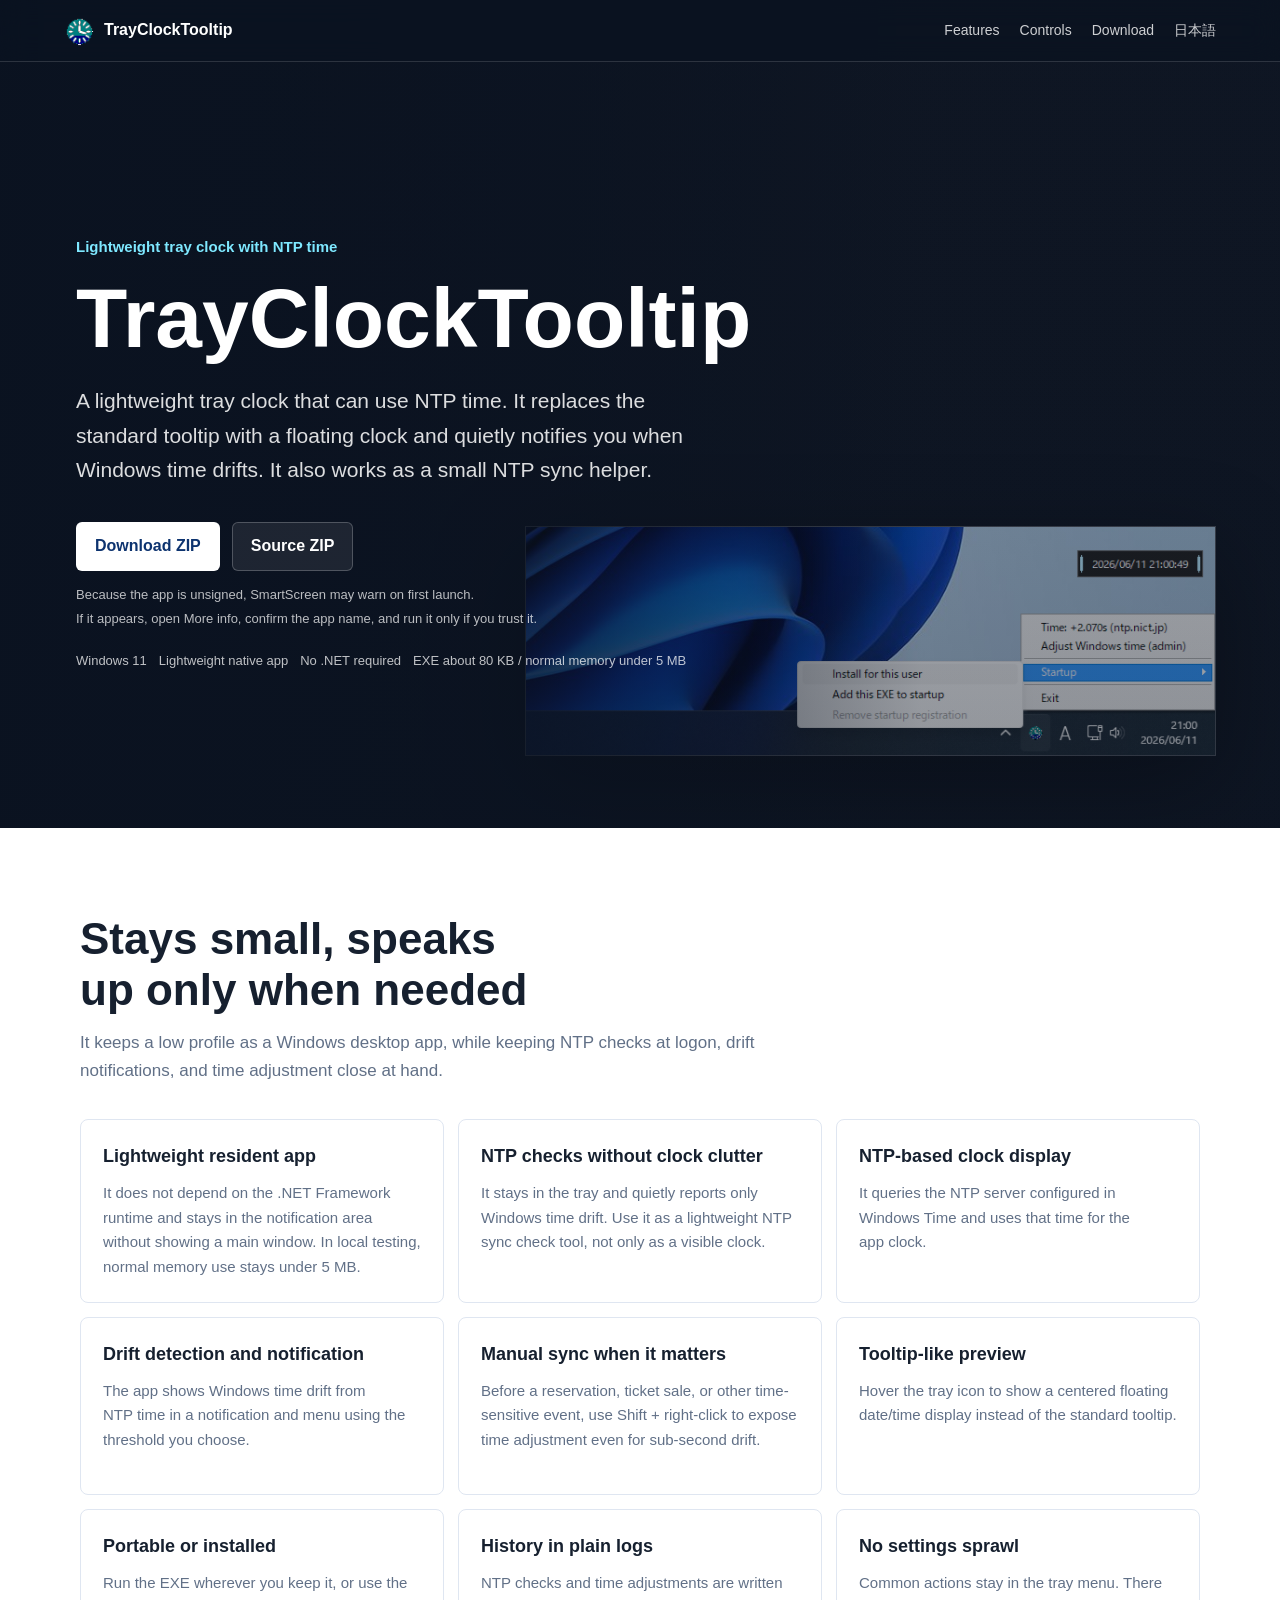
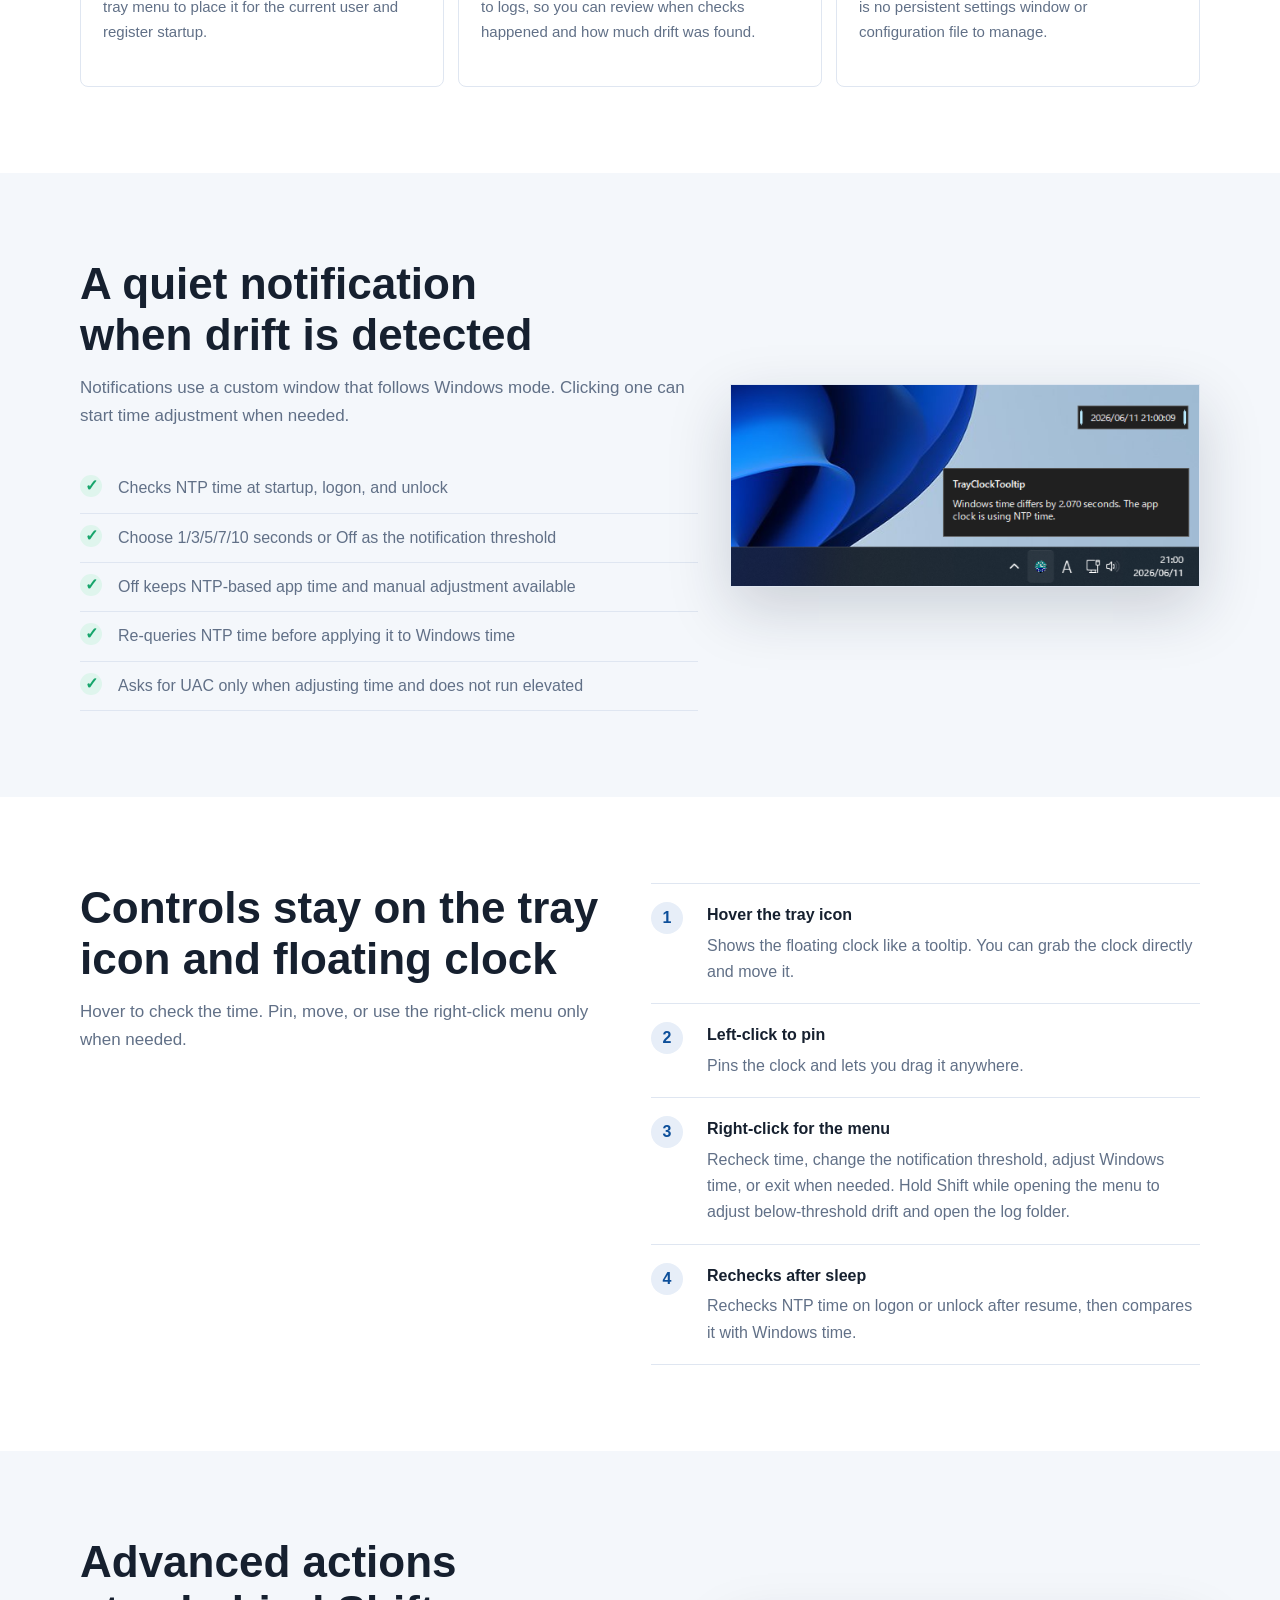
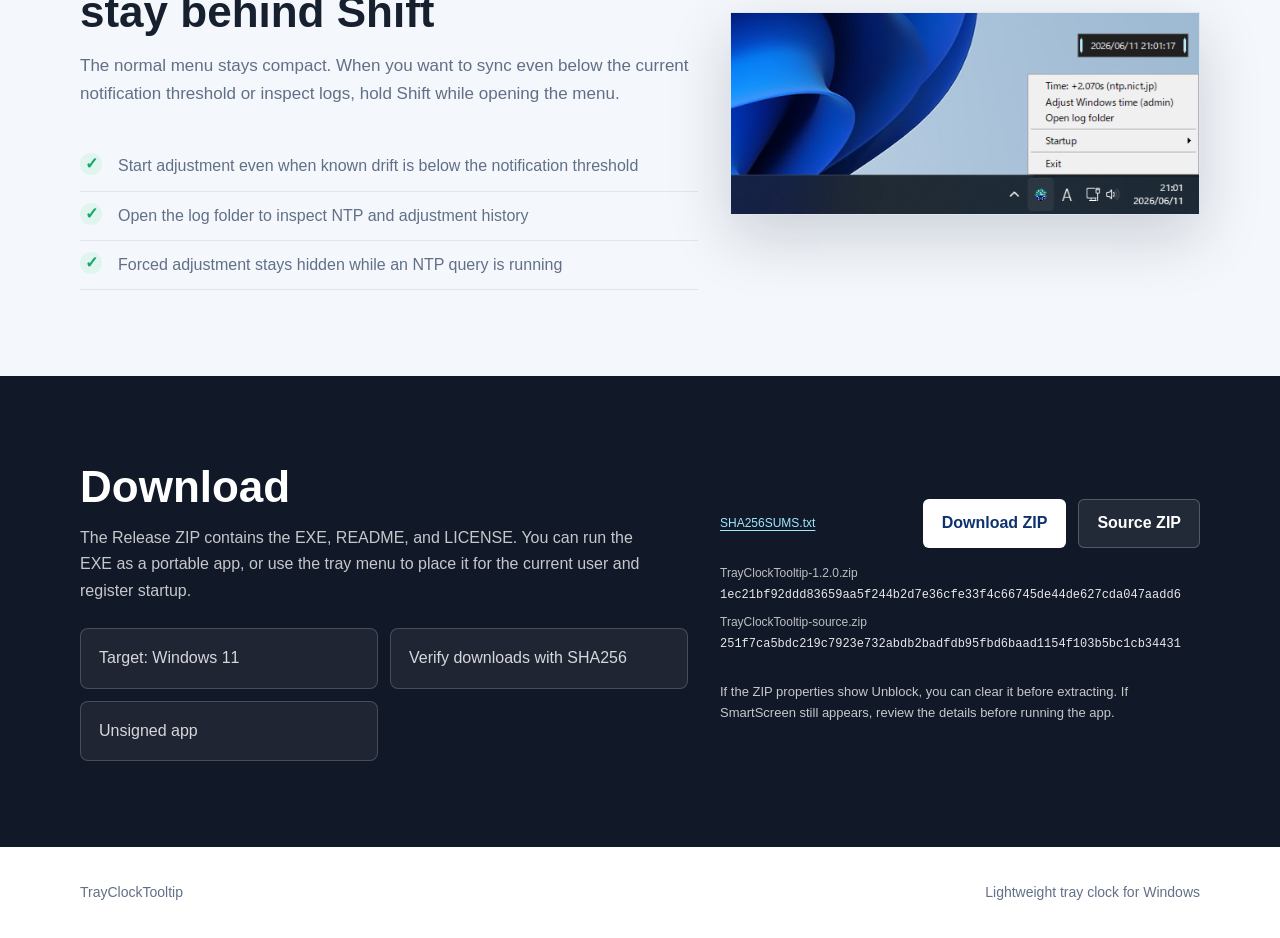
==== docs/index.en.html @ 1ccd8f13 "Prepare v1.2.0 release" ====
<!doctype html>
<html lang="en">
<head>
  <meta charset="utf-8">
  <meta name="viewport" content="width=device-width, initial-scale=1">
  <title>TrayClockTooltip - Lightweight NTP Tray Clock and Sync Helper for Windows</title>
  <meta name="description" content="TrayClockTooltip is a lightweight Windows app that can use NTP time. It stays as a tray clock, checks NTP time at logon and unlock, then reports drift from Windows time.">
  <link rel="icon" href="site-icon.ico">
  <link rel="canonical" href="https://tokei-ni-kasugai.github.io/TrayClockTooltip/index.en.html">
  <link rel="alternate" hreflang="ja" href="https://tokei-ni-kasugai.github.io/TrayClockTooltip/">
  <link rel="alternate" hreflang="en" href="https://tokei-ni-kasugai.github.io/TrayClockTooltip/index.en.html">
  <link rel="alternate" hreflang="x-default" href="https://tokei-ni-kasugai.github.io/TrayClockTooltip/">
  <link rel="stylesheet" href="style.css">
</head>
<body>
  <header class="topbar">
    <a class="brand" href="#top" aria-label="TrayClockTooltip">
      <img alt="" src="site-icon.ico">
      <span>TrayClockTooltip</span>
    </a>
    <nav class="nav" aria-label="Page links">
      <a href="#features">Features</a>
      <a href="#usage">Controls</a>
      <a href="#download">Download</a>
      <a href="index.html">日本語</a>
    </nav>
  </header>

  <main id="top">
    <section class="hero" aria-label="TrayClockTooltip">
      <img class="hero-screenshot" src="screenshot-sanitized.png" alt="TrayClockTooltip floating clock and tray menu">
      <div class="hero-copy">
        <p class="eyebrow">Lightweight tray clock with NTP time</p>
        <h1>TrayClockTooltip</h1>
        <p class="lead">A lightweight tray clock that can use <span class="nowrap">NTP time</span>. It replaces the standard tooltip with a floating clock and quietly notifies you when <span class="nowrap">Windows time</span> drifts. It also works as a small NTP sync helper.</p>
        <div class="hero-actions">
          <a class="button primary" href="https://github.com/Tokei-ni-Kasugai/TrayClockTooltip/releases/download/v1.2.0/TrayClockTooltip-1.2.0.zip">Download ZIP</a>
          <a class="button secondary" href="https://github.com/Tokei-ni-Kasugai/TrayClockTooltip/releases/download/v1.2.0/TrayClockTooltip-source.zip">Source ZIP</a>
        </div>
        <div class="download-note">
          <p>Because the app is unsigned, <span class="nowrap">SmartScreen</span> may warn on first launch.</p>
          <p>If it appears, open More info, confirm the app name, and run it only if you trust it.</p>
        </div>
        <div class="hero-meta">
          <span><span class="nowrap">Windows 11</span></span>
          <span>Lightweight native app</span>
          <span>No .NET required</span>
          <span>EXE about 80 KB / normal memory under 5 MB</span>
        </div>
      </div>
    </section>

    <section class="section white" id="features">
      <div class="inner">
        <div class="section-head">
          <h2>Stays small, speaks up only when needed</h2>
          <p>It keeps a low profile as a Windows desktop app, while keeping NTP checks at logon, drift notifications, and time adjustment close at hand.</p>
        </div>
        <div class="features">
          <div class="feature">
            <strong>Lightweight resident app</strong>
            <p>It does not depend on the <span class="nowrap">.NET Framework</span> runtime and stays in the notification area without showing a main window. In local testing, normal memory use stays under 5 MB.</p>
          </div>
          <div class="feature">
            <strong>NTP checks without clock clutter</strong>
            <p>It stays in the tray and quietly reports only Windows time drift. Use it as a lightweight NTP sync check tool, not only as a visible clock.</p>
          </div>
          <div class="feature">
            <strong>NTP-based clock display</strong>
            <p>It queries the <span class="nowrap">NTP server</span> configured in <span class="nowrap">Windows Time</span> and uses that time for the app clock.</p>
          </div>
          <div class="feature">
            <strong>Drift detection and notification</strong>
            <p>The app shows <span class="nowrap">Windows time</span> drift from <span class="nowrap">NTP time</span> in a notification and menu using the threshold you choose.</p>
          </div>
          <div class="feature">
            <strong>Manual sync when it matters</strong>
            <p>Before a reservation, ticket sale, or other time-sensitive event, use <span class="nowrap">Shift + right-click</span> to expose time adjustment even for sub-second drift.</p>
          </div>
          <div class="feature">
            <strong>Tooltip-like preview</strong>
            <p>Hover the tray icon to show a centered floating date/time display instead of the standard tooltip.</p>
          </div>
          <div class="feature">
            <strong>Portable or installed</strong>
            <p>Run the <span class="nowrap">EXE</span> wherever you keep it, or use the tray menu to place it for the current user and register startup.</p>
          </div>
          <div class="feature">
            <strong>History in plain logs</strong>
            <p>NTP checks and time adjustments are written to logs, so you can review when checks happened and how much drift was found.</p>
          </div>
          <div class="feature">
            <strong>No settings sprawl</strong>
            <p>Common actions stay in the tray menu. There is no persistent settings window or configuration file to manage.</p>
          </div>
        </div>
      </div>
    </section>

    <section class="section">
      <div class="inner showcase">
        <div>
          <div class="section-head">
            <h2>A quiet notification when drift is detected</h2>
          <p>Notifications use a custom window that follows <span class="nowrap">Windows mode</span>. Clicking one can start time adjustment when needed.</p>
          </div>
          <ul class="checks">
            <li><span>✓</span><div>Checks NTP time at startup, logon, and unlock</div></li>
            <li><span>✓</span><div>Choose 1/3/5/7/10 seconds or Off as the notification threshold</div></li>
            <li><span>✓</span><div>Off keeps NTP-based app time and manual adjustment available</div></li>
            <li><span>✓</span><div>Re-queries NTP time before applying it to Windows time</div></li>
            <li><span>✓</span><div>Asks for UAC only when adjusting time and does not run elevated</div></li>
          </ul>
        </div>
        <img class="showcase-image" src="screenshot-notification-sanitized.png" alt="Notification showing drift from NTP time">
      </div>
    </section>

    <section class="section white" id="usage">
      <div class="inner steps">
        <div class="section-head">
          <h2>Controls stay on the tray icon and floating clock</h2>
          <p>Hover to check the time. Pin, move, or use the right-click menu only when needed.</p>
        </div>
        <ol class="step-list">
          <li>
            <span>1</span>
            <div><strong>Hover the tray icon</strong><p>Shows the floating clock like a tooltip. You can grab the clock directly and move it.</p></div>
          </li>
          <li>
            <span>2</span>
            <div><strong>Left-click to pin</strong><p>Pins the clock and lets you drag it anywhere.</p></div>
          </li>
          <li>
            <span>3</span>
            <div><strong>Right-click for the menu</strong><p>Recheck time, change the notification threshold, adjust Windows time, or exit when needed. Hold Shift while opening the menu to adjust below-threshold drift and open the log folder.</p></div>
          </li>
          <li>
            <span>4</span>
            <div><strong>Rechecks after sleep</strong><p>Rechecks NTP time on logon or unlock after resume, then compares it with Windows time.</p></div>
          </li>
        </ol>
      </div>
    </section>

    <section class="section">
      <div class="inner showcase">
        <div>
          <div class="section-head">
            <h2>Advanced actions stay behind Shift</h2>
            <p>The normal menu stays compact. When you want to sync even below the current notification threshold or inspect logs, hold Shift while opening the menu.</p>
          </div>
          <ul class="checks">
            <li><span>✓</span><div>Start adjustment even when known drift is below the notification threshold</div></li>
            <li><span>✓</span><div>Open the log folder to inspect NTP and adjustment history</div></li>
            <li><span>✓</span><div>Forced adjustment stays hidden while an NTP query is running</div></li>
          </ul>
        </div>
        <img class="showcase-image" src="screenshot-advanced-sanitized.png" alt="Shift menu showing Open log folder">
      </div>
    </section>

    <section class="section download-band" id="download">
      <div class="inner download">
        <div>
          <h2>Download</h2>
          <p>The <span class="nowrap">Release ZIP</span> contains the <span class="nowrap">EXE</span>, <span class="nowrap">README</span>, and <span class="nowrap">LICENSE</span>. You can run the EXE as a portable app, or use the tray menu to place it for the current user and register startup.</p>
          <div class="specs">
            <div class="spec">Target: <span class="nowrap">Windows 11</span></div>
            <div class="spec">Verify downloads with <span class="nowrap">SHA256</span></div>
            <div class="spec">Unsigned app</div>
          </div>
        </div>
        <div class="download-side">
          <div class="download-topline">
            <a href="https://github.com/Tokei-ni-Kasugai/TrayClockTooltip/releases/download/v1.2.0/SHA256SUMS.txt">SHA256SUMS.txt</a>
            <div class="download-actions">
              <a class="button primary" href="https://github.com/Tokei-ni-Kasugai/TrayClockTooltip/releases/download/v1.2.0/TrayClockTooltip-1.2.0.zip">Download ZIP</a>
              <a class="button secondary" href="https://github.com/Tokei-ni-Kasugai/TrayClockTooltip/releases/download/v1.2.0/TrayClockTooltip-source.zip">Source ZIP</a>
            </div>
          </div>
          <div class="hashes" aria-label="SHA256">
            <div>TrayClockTooltip-1.2.0.zip<code>1ec21bf92ddd83659aa5f244b2d7e36cfe33f4c66745de44de627cda047aadd6</code></div>
            <div>TrayClockTooltip-source.zip<code>251f7ca5bdc219c7923e732abdb2badfdb95fbd6baad1154f103b5bc1cb34431</code></div>
          </div>
          <div class="unblock-preview">
            <p>If the ZIP properties show <span class="nowrap">Unblock</span>, you can clear it before extracting. If <span class="nowrap">SmartScreen</span> still appears, review the details before running the app.</p>
          </div>
        </div>
      </div>
    </section>
  </main>

  <footer>
    <div class="inner">
      <span>TrayClockTooltip</span>
      <span>Lightweight tray clock for Windows</span>
    </div>
  </footer>
</body>
</html>
---- docs/style.css ----
:root {
  --ink: #16202f;
  --muted: #617087;
  --paper: #f4f7fb;
  --panel: #fff;
  --line: #dfe6f1;
  --blue: #0d4f9a;
  --cyan: #7ee8ff;
  --dark: #111827;
  --green: #16a56b;
}

* {
  box-sizing: border-box;
}

body {
  margin: 0;
  color: var(--ink);
  background: var(--paper);
  font-family: "Segoe UI", "Yu Gothic UI", Meiryo, sans-serif;
  line-height: 1.65;
  line-break: strict;
  word-break: normal;
}

a {
  color: inherit;
  text-decoration: none;
}

.topbar {
  position: fixed;
  z-index: 10;
  inset: 0 0 auto;
  height: 62px;
  display: flex;
  align-items: center;
  justify-content: space-between;
  padding: 0 clamp(20px, 5vw, 70px);
  color: #fff;
  background: rgba(10, 18, 32, .72);
  backdrop-filter: blur(14px);
  border-bottom: 1px solid rgba(255, 255, 255, .14);
}

.brand {
  display: inline-flex;
  align-items: center;
  gap: 10px;
  font-weight: 800;
}

.brand img {
  width: 30px;
  height: 30px;
}

.nav {
  display: flex;
  gap: 20px;
  font-size: 14px;
  color: rgba(255, 255, 255, .8);
}

.nav a:hover {
  color: #fff;
}

.hero {
  min-height: 92vh;
  position: relative;
  display: flex;
  align-items: center;
  overflow: hidden;
  padding: 112px clamp(20px, 6vw, 76px) 96px;
  color: #fff;
  background: #101724;
}

.hero::before {
  content: "";
  position: absolute;
  inset: 0;
  background:
    linear-gradient(90deg, rgba(10, 18, 32, .92), rgba(10, 18, 32, .66) 42%, rgba(10, 18, 32, .06) 72%),
    linear-gradient(180deg, rgba(10, 18, 32, .16), rgba(10, 18, 32, .42));
  z-index: 1;
}

.hero-screenshot {
  position: absolute;
  right: clamp(18px, 5vw, 72px);
  bottom: 72px;
  width: min(54vw, 860px);
  min-width: 560px;
  border: 1px solid rgba(255, 255, 255, .26);
  box-shadow: 0 28px 90px rgba(0, 0, 0, .42);
}

.hero-copy {
  position: relative;
  z-index: 2;
  max-width: 710px;
  padding-top: 7vh;
}

.eyebrow {
  margin: 0 0 16px;
  color: var(--cyan);
  font-size: 15px;
  font-weight: 800;
}

h1 {
  margin: 0;
  max-width: 760px;
  font-size: clamp(42px, 7vw, 84px);
  line-height: 1;
  letter-spacing: 0;
  text-wrap: balance;
}

.lead {
  max-width: 640px;
  margin: 24px 0 0;
  color: rgba(255, 255, 255, .86);
  font-size: clamp(17px, 2.2vw, 21px);
  text-wrap: pretty;
}

.hero-actions {
  display: flex;
  flex-wrap: wrap;
  gap: 12px;
  margin-top: 34px;
}

.download-note {
  max-width: 620px;
  margin: 14px 0 0;
  color: rgba(255, 255, 255, .72);
  font-size: 13px;
  line-height: 1.6;
}

.download-note p {
  margin: 0 0 4px;
}

.button {
  display: inline-flex;
  align-items: center;
  justify-content: center;
  min-height: 44px;
  padding: 10px 18px;
  border: 1px solid rgba(255, 255, 255, .22);
  border-radius: 6px;
  font-weight: 800;
}

.button.primary {
  background: #fff;
  color: #0d336f;
}

.button.secondary {
  color: #fff;
  background: rgba(255, 255, 255, .08);
}

.hero-meta {
  display: flex;
  flex-wrap: wrap;
  gap: 12px;
  margin-top: 20px;
  color: rgba(255, 255, 255, .74);
  font-size: 13px;
}

.section {
  padding: 86px clamp(20px, 6vw, 76px);
  background: var(--paper);
}

.section.white {
  background: #fff;
}

.inner {
  max-width: 1120px;
  margin: 0 auto;
}

.section-head {
  max-width: 720px;
  margin-bottom: 34px;
}

h2 {
  margin: 0;
  font-size: clamp(28px, 4vw, 44px);
  line-height: 1.15;
  letter-spacing: 0;
  text-wrap: balance;
}

.section-head p {
  margin: 14px 0 0;
  color: var(--muted);
  font-size: 17px;
  text-wrap: pretty;
}

.features {
  display: grid;
  grid-template-columns: repeat(3, minmax(0, 1fr));
  gap: 14px;
}

.feature {
  min-height: 178px;
  padding: 22px;
  border: 1px solid var(--line);
  border-radius: 8px;
  background: var(--panel);
}

.feature strong {
  display: block;
  margin-bottom: 9px;
  font-size: 18px;
}

.feature p {
  margin: 0;
  color: var(--muted);
  font-size: 15px;
  text-wrap: pretty;
}

.showcase {
  display: grid;
  grid-template-columns: minmax(0, 1fr) minmax(320px, 470px);
  gap: 32px;
  align-items: center;
}

.showcase-image {
  width: 100%;
  display: block;
  border: 1px solid var(--line);
  box-shadow: 0 22px 58px rgba(20, 35, 55, .18);
}

.checks {
  margin: 22px 0 0;
  padding: 0;
  list-style: none;
}

.checks li {
  display: grid;
  grid-template-columns: 28px 1fr;
  gap: 10px;
  padding: 11px 0;
  color: var(--muted);
  border-bottom: 1px solid var(--line);
  text-wrap: pretty;
}

.checks span {
  width: 22px;
  height: 22px;
  display: grid;
  place-items: center;
  border-radius: 50%;
  background: #dff5ed;
  color: var(--green);
  font-weight: 900;
  line-height: 1;
}

.steps {
  display: grid;
  grid-template-columns: 1fr 1fr;
  gap: 22px;
  align-items: start;
}

.step-list {
  margin: 0;
  padding: 0;
  list-style: none;
  border-top: 1px solid var(--line);
}

.step-list li {
  display: grid;
  grid-template-columns: 42px 1fr;
  gap: 14px;
  padding: 18px 0;
  border-bottom: 1px solid var(--line);
}

.step-list span {
  width: 32px;
  height: 32px;
  display: grid;
  place-items: center;
  border-radius: 50%;
  background: #e7eef8;
  color: var(--blue);
  font-weight: 800;
}

.step-list p {
  margin: 4px 0 0;
  color: var(--muted);
  text-wrap: pretty;
}

.download-band {
  background: var(--dark);
  color: #fff;
}

.download {
  display: grid;
  grid-template-columns: minmax(0, 1fr) minmax(360px, 480px);
  gap: 32px;
  align-items: center;
}

.download p {
  margin: 12px 0 0;
  color: rgba(255, 255, 255, .76);
  text-wrap: pretty;
}

.download-actions {
  display: flex;
  flex-wrap: wrap;
  justify-content: flex-end;
  gap: 12px;
}

.download-side {
  display: grid;
  gap: 16px;
}

.download-topline {
  display: flex;
  align-items: center;
  justify-content: space-between;
  gap: 16px;
}

.download-topline > a {
  color: #9ee8ff;
  font-size: 12px;
  text-decoration: underline;
  text-underline-offset: 3px;
}

.hashes {
  width: min(100%, 520px);
  display: grid;
  gap: 8px;
  color: rgba(255, 255, 255, .72);
  font-size: 12px;
}

.hashes code {
  display: block;
  margin-top: 2px;
  overflow-wrap: anywhere;
  color: rgba(255, 255, 255, .9);
  font-family: Consolas, "Courier New", monospace;
}

.nowrap {
  white-space: nowrap;
}

.specs {
  display: grid;
  grid-template-columns: repeat(2, minmax(0, 1fr));
  gap: 12px;
  margin-top: 24px;
}

.spec {
  padding: 16px 18px;
  border: 1px solid rgba(255, 255, 255, .18);
  border-radius: 8px;
  color: rgba(255, 255, 255, .82);
  background: rgba(255, 255, 255, .06);
}

.unblock-preview {
  max-width: 480px;
}

.unblock-preview p {
  margin: 10px 0 0;
  color: rgba(255, 255, 255, .76);
  font-size: 13px;
}

footer {
  padding: 34px clamp(20px, 6vw, 76px);
  color: var(--muted);
  background: #fff;
  font-size: 14px;
}

footer .inner {
  display: flex;
  flex-wrap: wrap;
  gap: 10px 20px;
  justify-content: space-between;
}

@media (max-width: 900px) {
  .hero {
    min-height: auto;
    padding-top: 96px;
  }

  .hero-screenshot {
    position: relative;
    right: auto;
    bottom: auto;
    width: 100%;
    min-width: 0;
    margin-top: 42px;
  }

  .hero::before {
    background:
      linear-gradient(180deg, rgba(10, 18, 32, .72), rgba(10, 18, 32, .54)),
      linear-gradient(90deg, rgba(10, 18, 32, .16), rgba(10, 18, 32, .16));
  }

  .hero {
    display: block;
  }

  .features,
  .steps,
  .showcase,
  .download,
  .specs {
    grid-template-columns: 1fr;
  }

  .download-side {
    width: 100%;
  }

  .download-topline {
    align-items: flex-start;
    flex-direction: column-reverse;
  }

  .download-actions {
    justify-content: flex-start;
  }

  .hashes {
    width: 100%;
  }
}

@media (max-width: 720px) {
  .nav {
    display: none;
  }

  .feature {
    min-height: 0;
  }
}
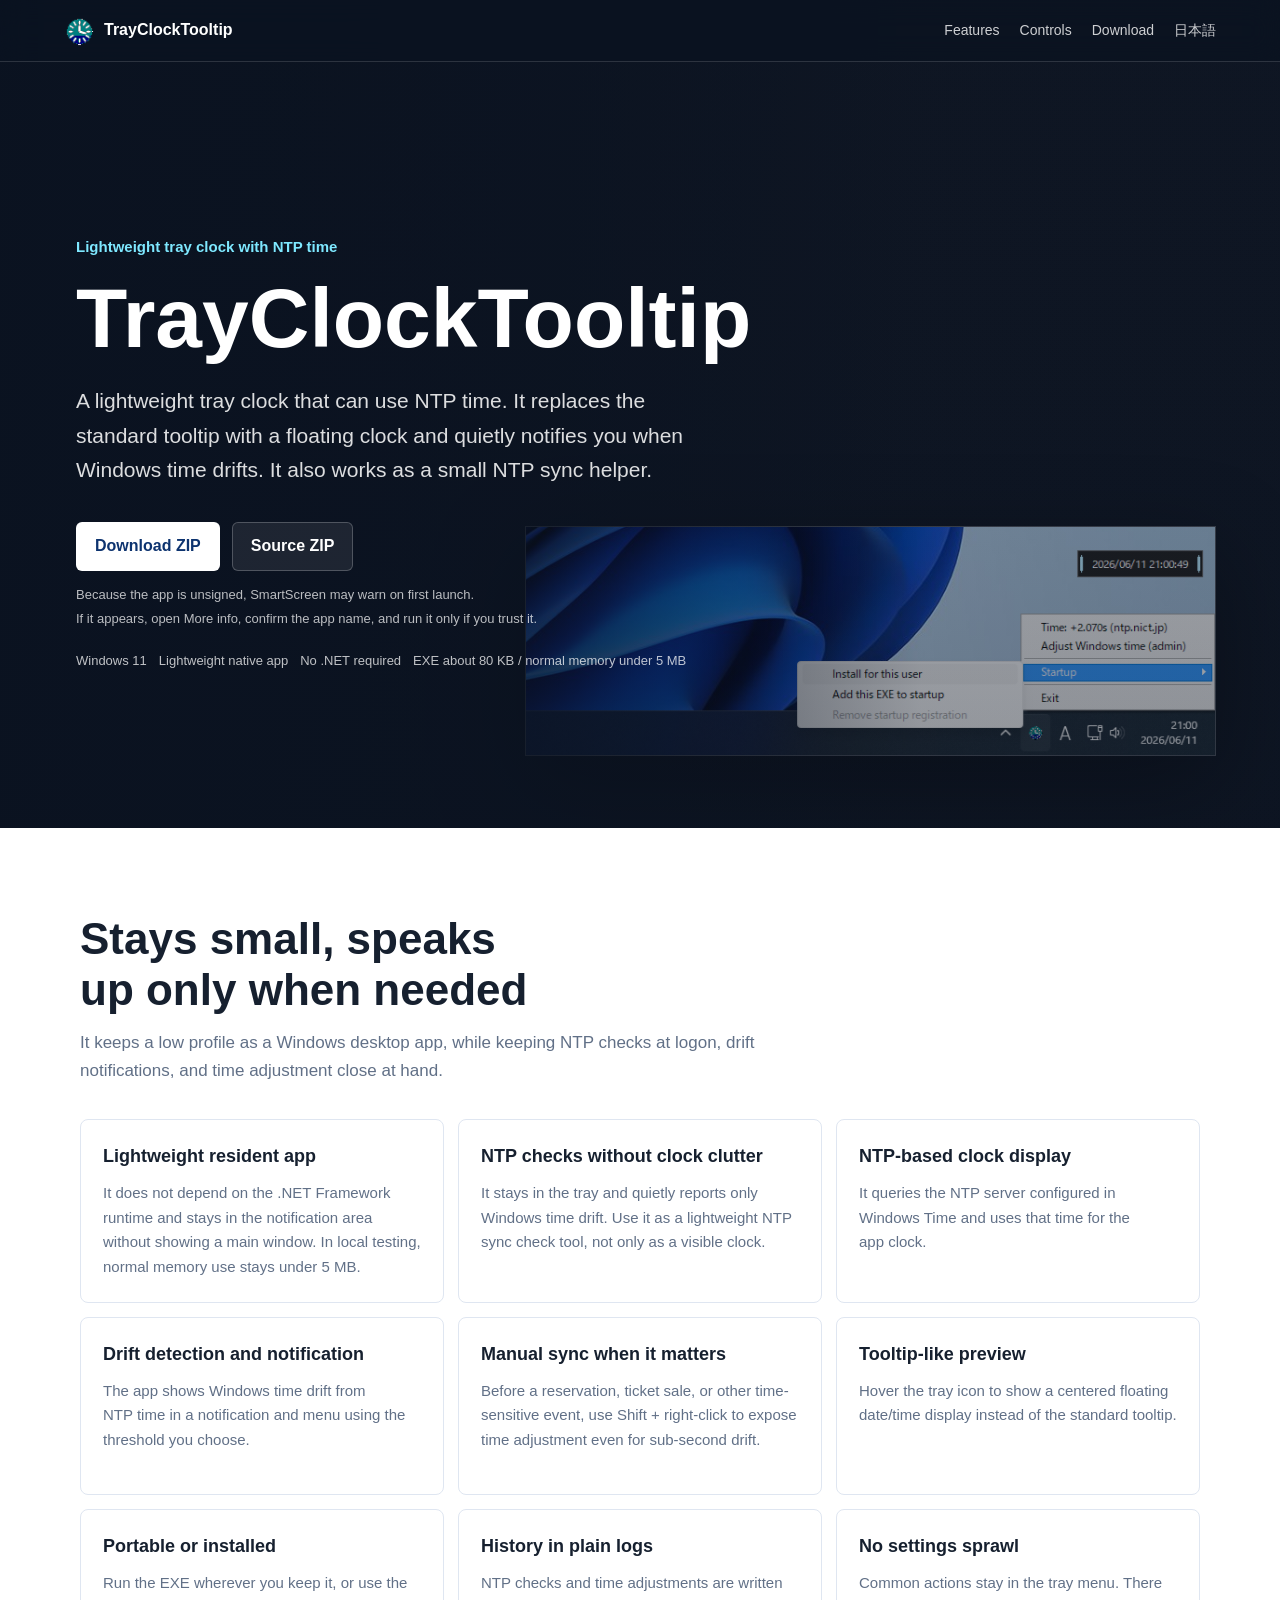
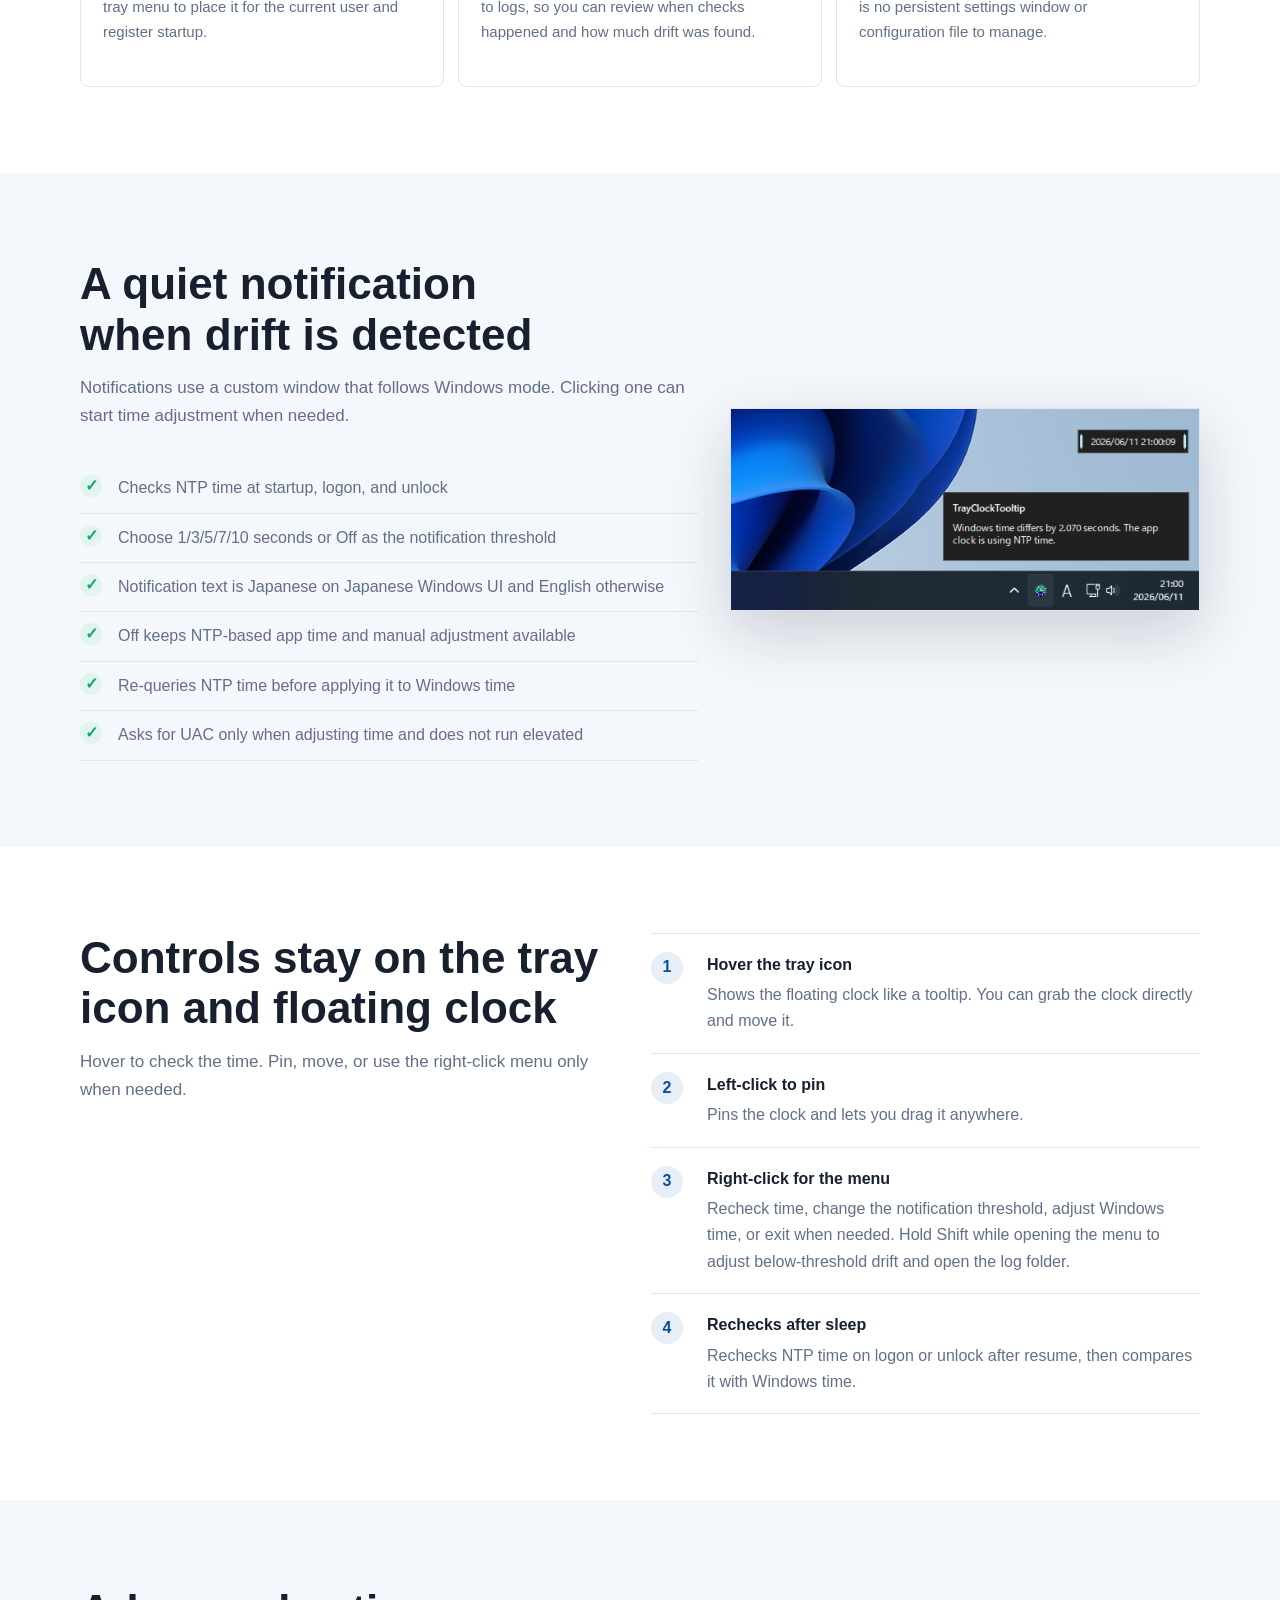
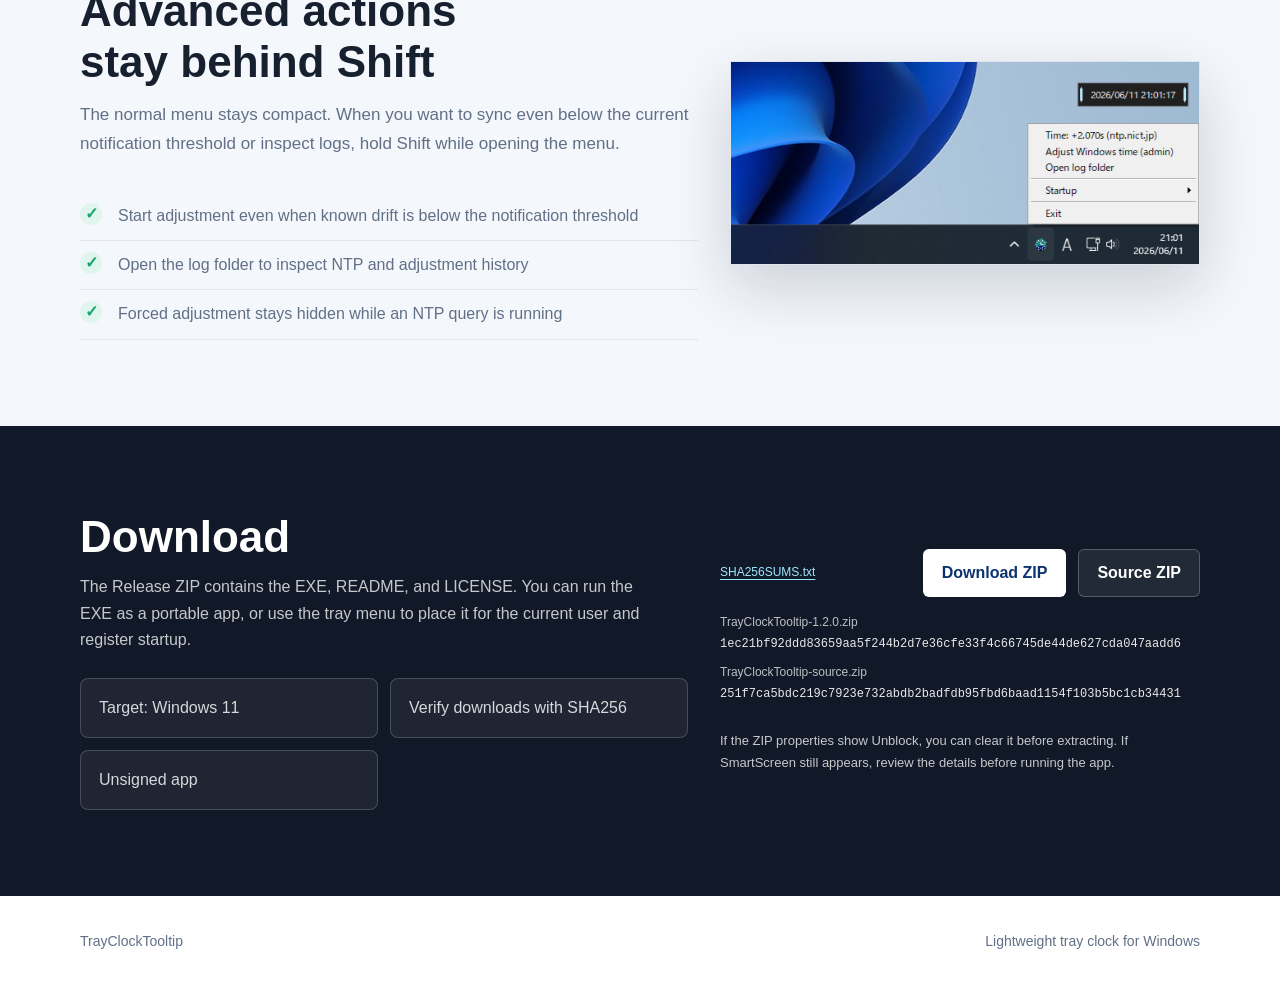
==== commit 0414bd68: "Localize notification text for Japanese UI" ====
--- a/docs/index.en.html
+++ b/docs/index.en.html
@@ -107,6 +107,7 @@
           <ul class="checks">
             <li><span>✓</span><div>Checks NTP time at startup, logon, and unlock</div></li>
             <li><span>✓</span><div>Choose 1/3/5/7/10 seconds or Off as the notification threshold</div></li>
+            <li><span>✓</span><div>Notification text is Japanese on Japanese Windows UI and English otherwise</div></li>
             <li><span>✓</span><div>Off keeps NTP-based app time and manual adjustment available</div></li>
             <li><span>✓</span><div>Re-queries NTP time before applying it to Windows time</div></li>
             <li><span>✓</span><div>Asks for UAC only when adjusting time and does not run elevated</div></li>
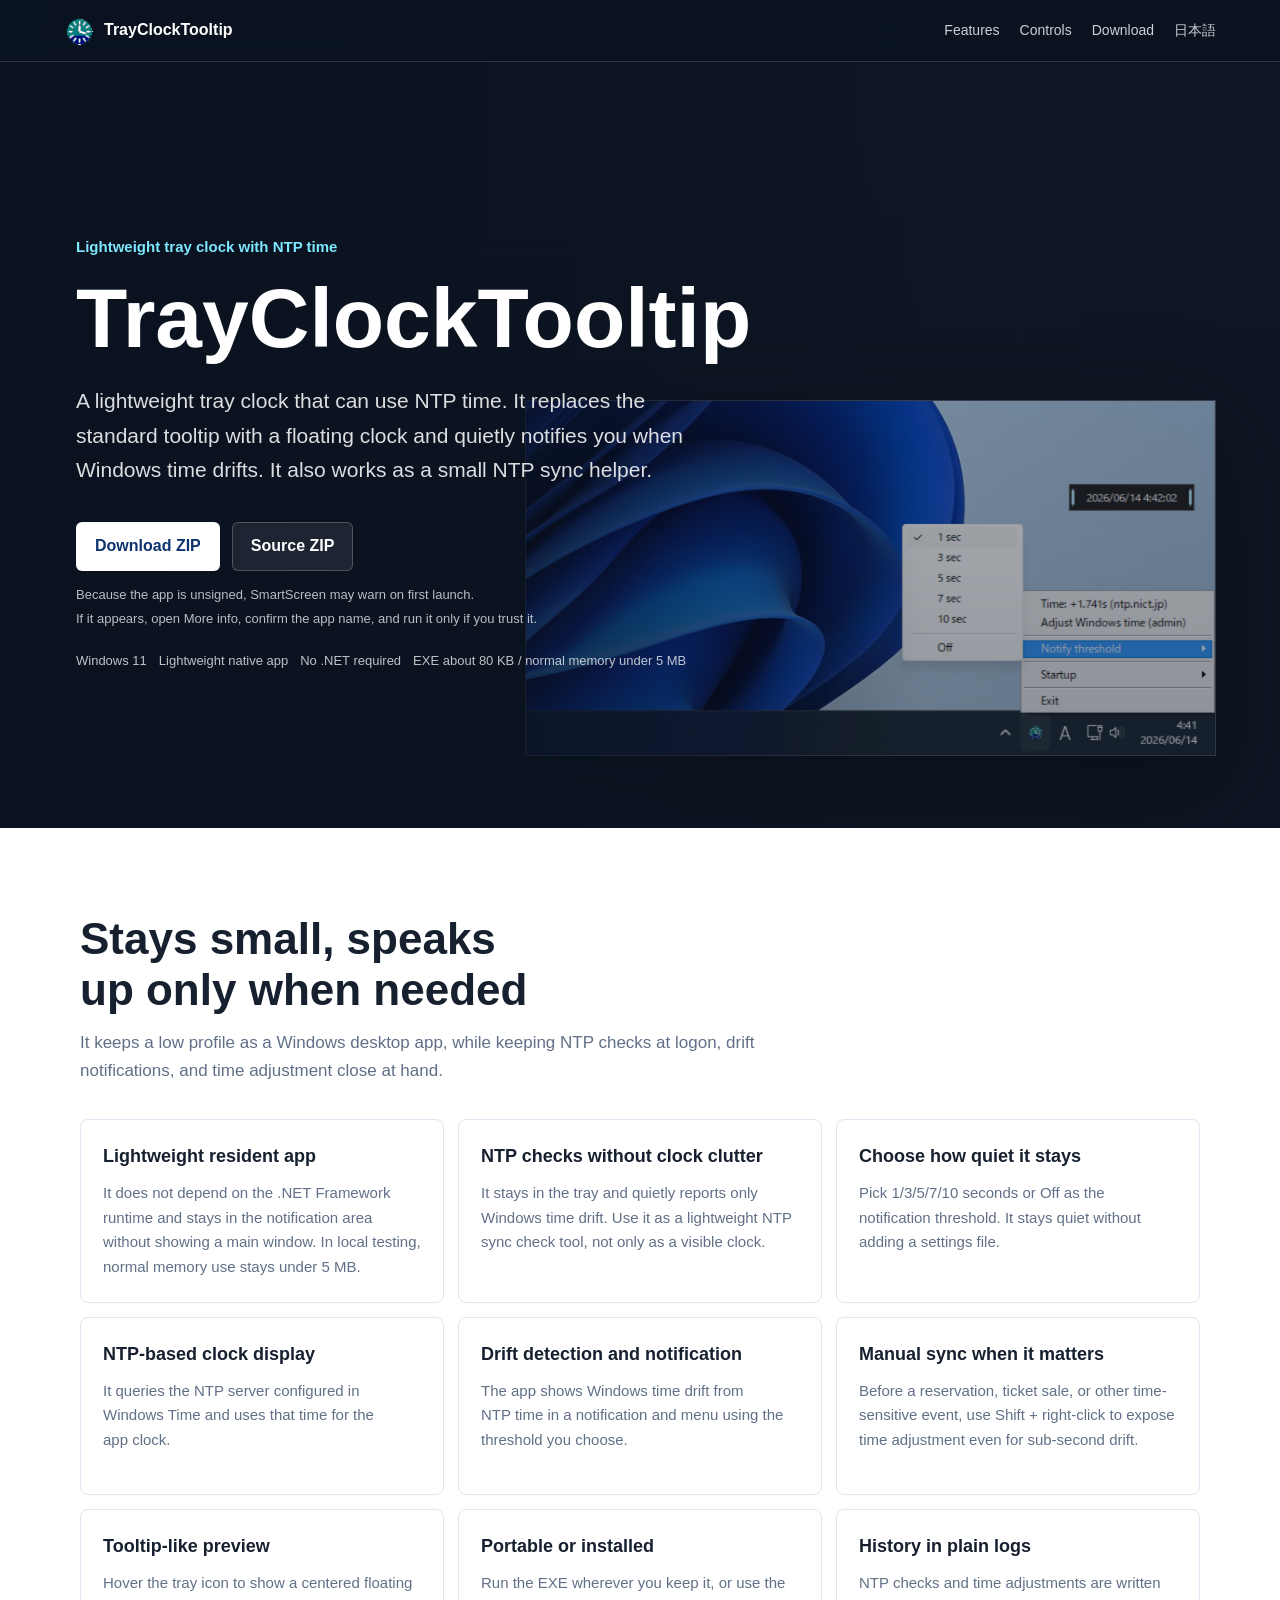
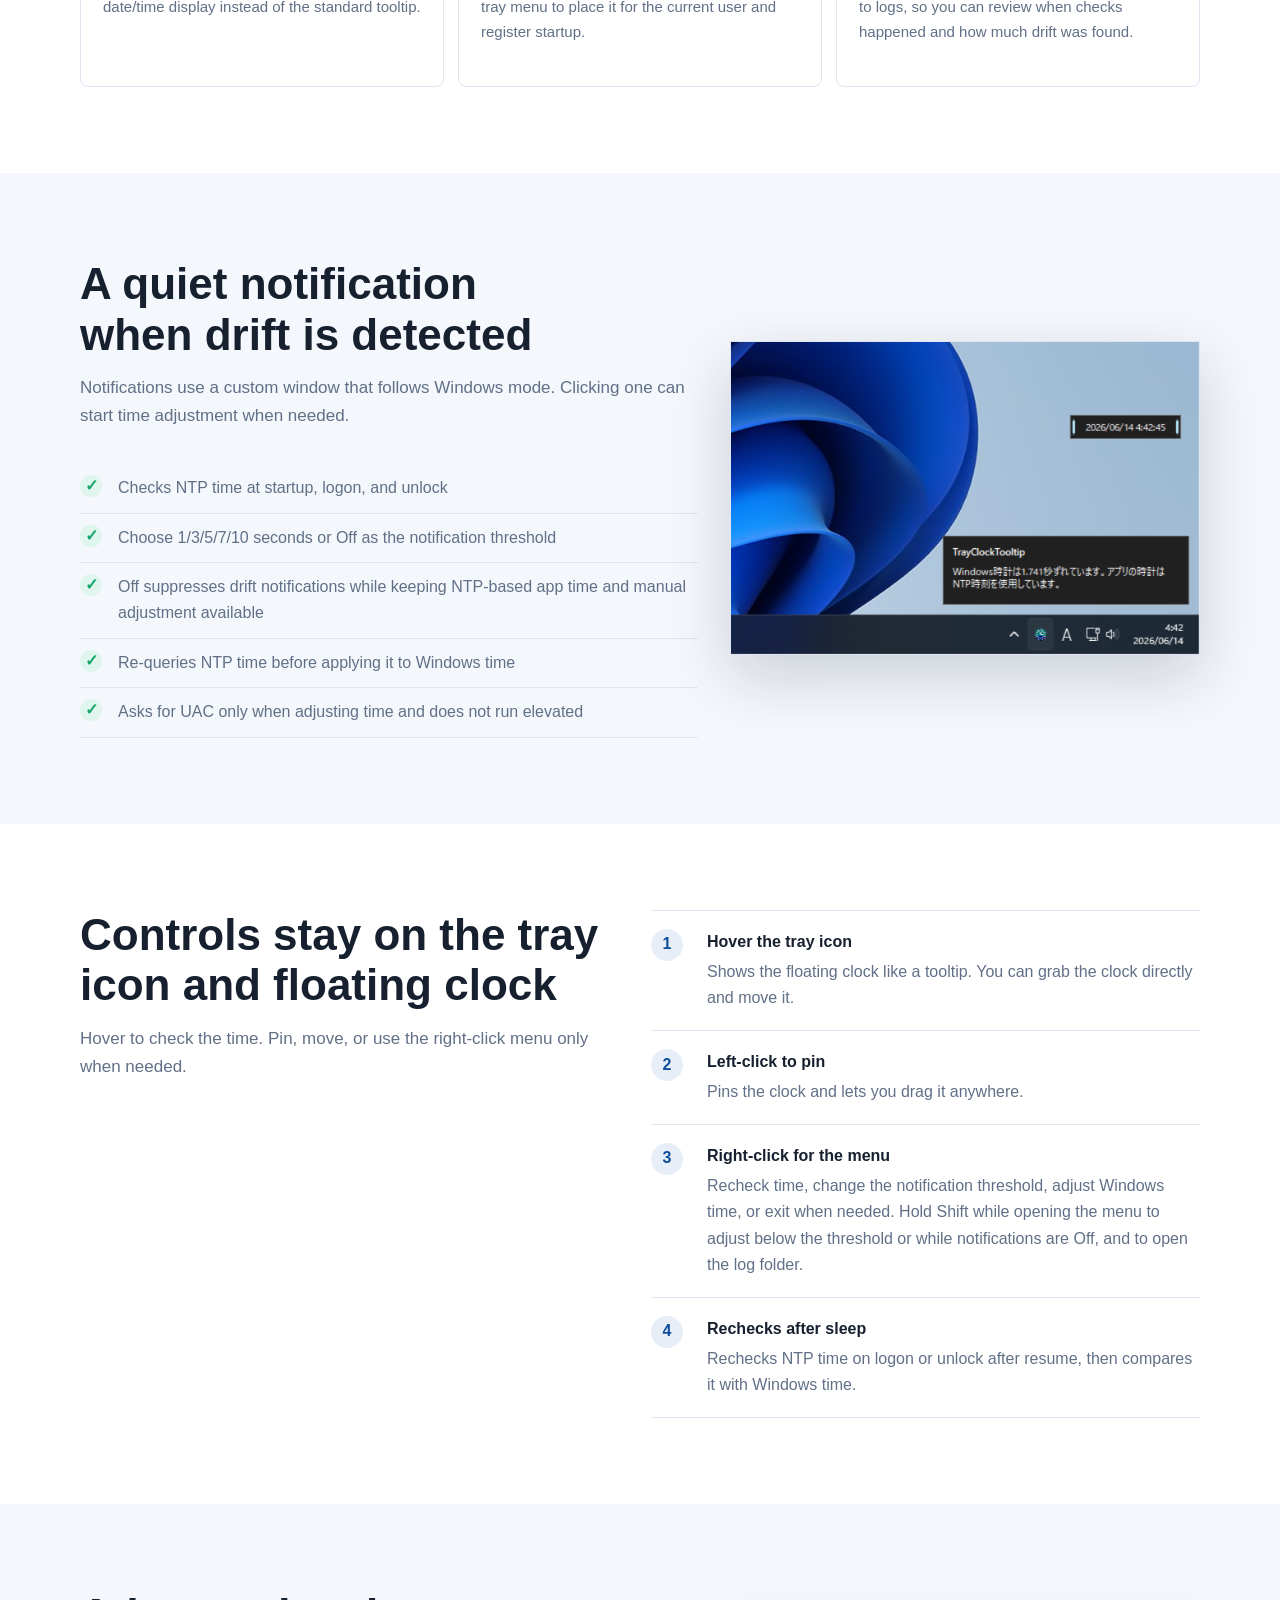
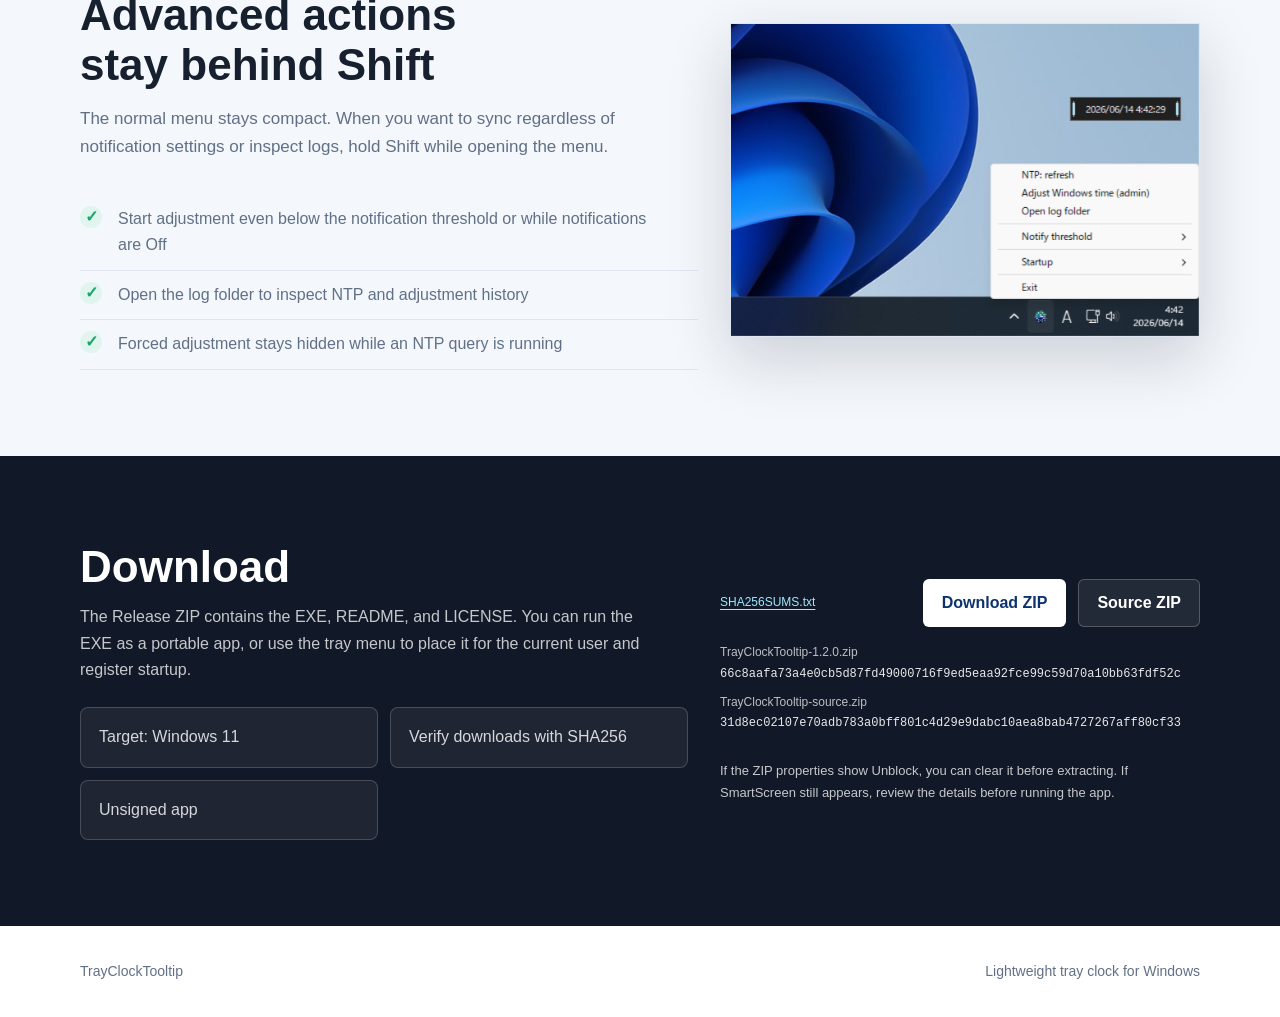
==== commit 8972aeb2: "Update v1.2.0 site screenshots" ====
--- a/docs/index.en.html
+++ b/docs/index.en.html
@@ -66,6 +66,10 @@
             <p>It stays in the tray and quietly reports only Windows time drift. Use it as a lightweight NTP sync check tool, not only as a visible clock.</p>
           </div>
           <div class="feature">
+            <strong>Choose how quiet it stays</strong>
+            <p>Pick 1/3/5/7/10 seconds or Off as the notification threshold. It stays quiet without adding a settings file.</p>
+          </div>
+          <div class="feature">
             <strong>NTP-based clock display</strong>
             <p>It queries the <span class="nowrap">NTP server</span> configured in <span class="nowrap">Windows Time</span> and uses that time for the app clock.</p>
           </div>
@@ -88,10 +92,6 @@
           <div class="feature">
             <strong>History in plain logs</strong>
             <p>NTP checks and time adjustments are written to logs, so you can review when checks happened and how much drift was found.</p>
-          </div>
-          <div class="feature">
-            <strong>No settings sprawl</strong>
-            <p>Common actions stay in the tray menu. There is no persistent settings window or configuration file to manage.</p>
           </div>
         </div>
       </div>
@@ -107,8 +107,7 @@
           <ul class="checks">
             <li><span>✓</span><div>Checks NTP time at startup, logon, and unlock</div></li>
             <li><span>✓</span><div>Choose 1/3/5/7/10 seconds or Off as the notification threshold</div></li>
-            <li><span>✓</span><div>Notification text is Japanese on Japanese Windows UI and English otherwise</div></li>
-            <li><span>✓</span><div>Off keeps NTP-based app time and manual adjustment available</div></li>
+            <li><span>✓</span><div>Off suppresses drift notifications while keeping NTP-based app time and manual adjustment available</div></li>
             <li><span>✓</span><div>Re-queries NTP time before applying it to Windows time</div></li>
             <li><span>✓</span><div>Asks for UAC only when adjusting time and does not run elevated</div></li>
           </ul>
@@ -134,7 +133,7 @@
           </li>
           <li>
             <span>3</span>
-            <div><strong>Right-click for the menu</strong><p>Recheck time, change the notification threshold, adjust Windows time, or exit when needed. Hold Shift while opening the menu to adjust below-threshold drift and open the log folder.</p></div>
+            <div><strong>Right-click for the menu</strong><p>Recheck time, change the notification threshold, adjust Windows time, or exit when needed. Hold Shift while opening the menu to adjust below the threshold or while notifications are Off, and to open the log folder.</p></div>
           </li>
           <li>
             <span>4</span>
@@ -149,10 +148,10 @@
         <div>
           <div class="section-head">
             <h2>Advanced actions stay behind Shift</h2>
-            <p>The normal menu stays compact. When you want to sync even below the current notification threshold or inspect logs, hold Shift while opening the menu.</p>
+            <p>The normal menu stays compact. When you want to sync regardless of notification settings or inspect logs, hold Shift while opening the menu.</p>
           </div>
           <ul class="checks">
-            <li><span>✓</span><div>Start adjustment even when known drift is below the notification threshold</div></li>
+            <li><span>✓</span><div>Start adjustment even below the notification threshold or while notifications are Off</div></li>
             <li><span>✓</span><div>Open the log folder to inspect NTP and adjustment history</div></li>
             <li><span>✓</span><div>Forced adjustment stays hidden while an NTP query is running</div></li>
           </ul>
@@ -181,8 +180,8 @@
             </div>
           </div>
           <div class="hashes" aria-label="SHA256">
-            <div>TrayClockTooltip-1.2.0.zip<code>1ec21bf92ddd83659aa5f244b2d7e36cfe33f4c66745de44de627cda047aadd6</code></div>
-            <div>TrayClockTooltip-source.zip<code>251f7ca5bdc219c7923e732abdb2badfdb95fbd6baad1154f103b5bc1cb34431</code></div>
+            <div>TrayClockTooltip-1.2.0.zip<code>66c8aafa73a4e0cb5d87fd49000716f9ed5eaa92fce99c59d70a10bb63fdf52c</code></div>
+            <div>TrayClockTooltip-source.zip<code>31d8ec02107e70adb783a0bff801c4d29e9dabc10aea8bab4727267aff80cf33</code></div>
           </div>
           <div class="unblock-preview">
             <p>If the ZIP properties show <span class="nowrap">Unblock</span>, you can clear it before extracting. If <span class="nowrap">SmartScreen</span> still appears, review the details before running the app.</p>
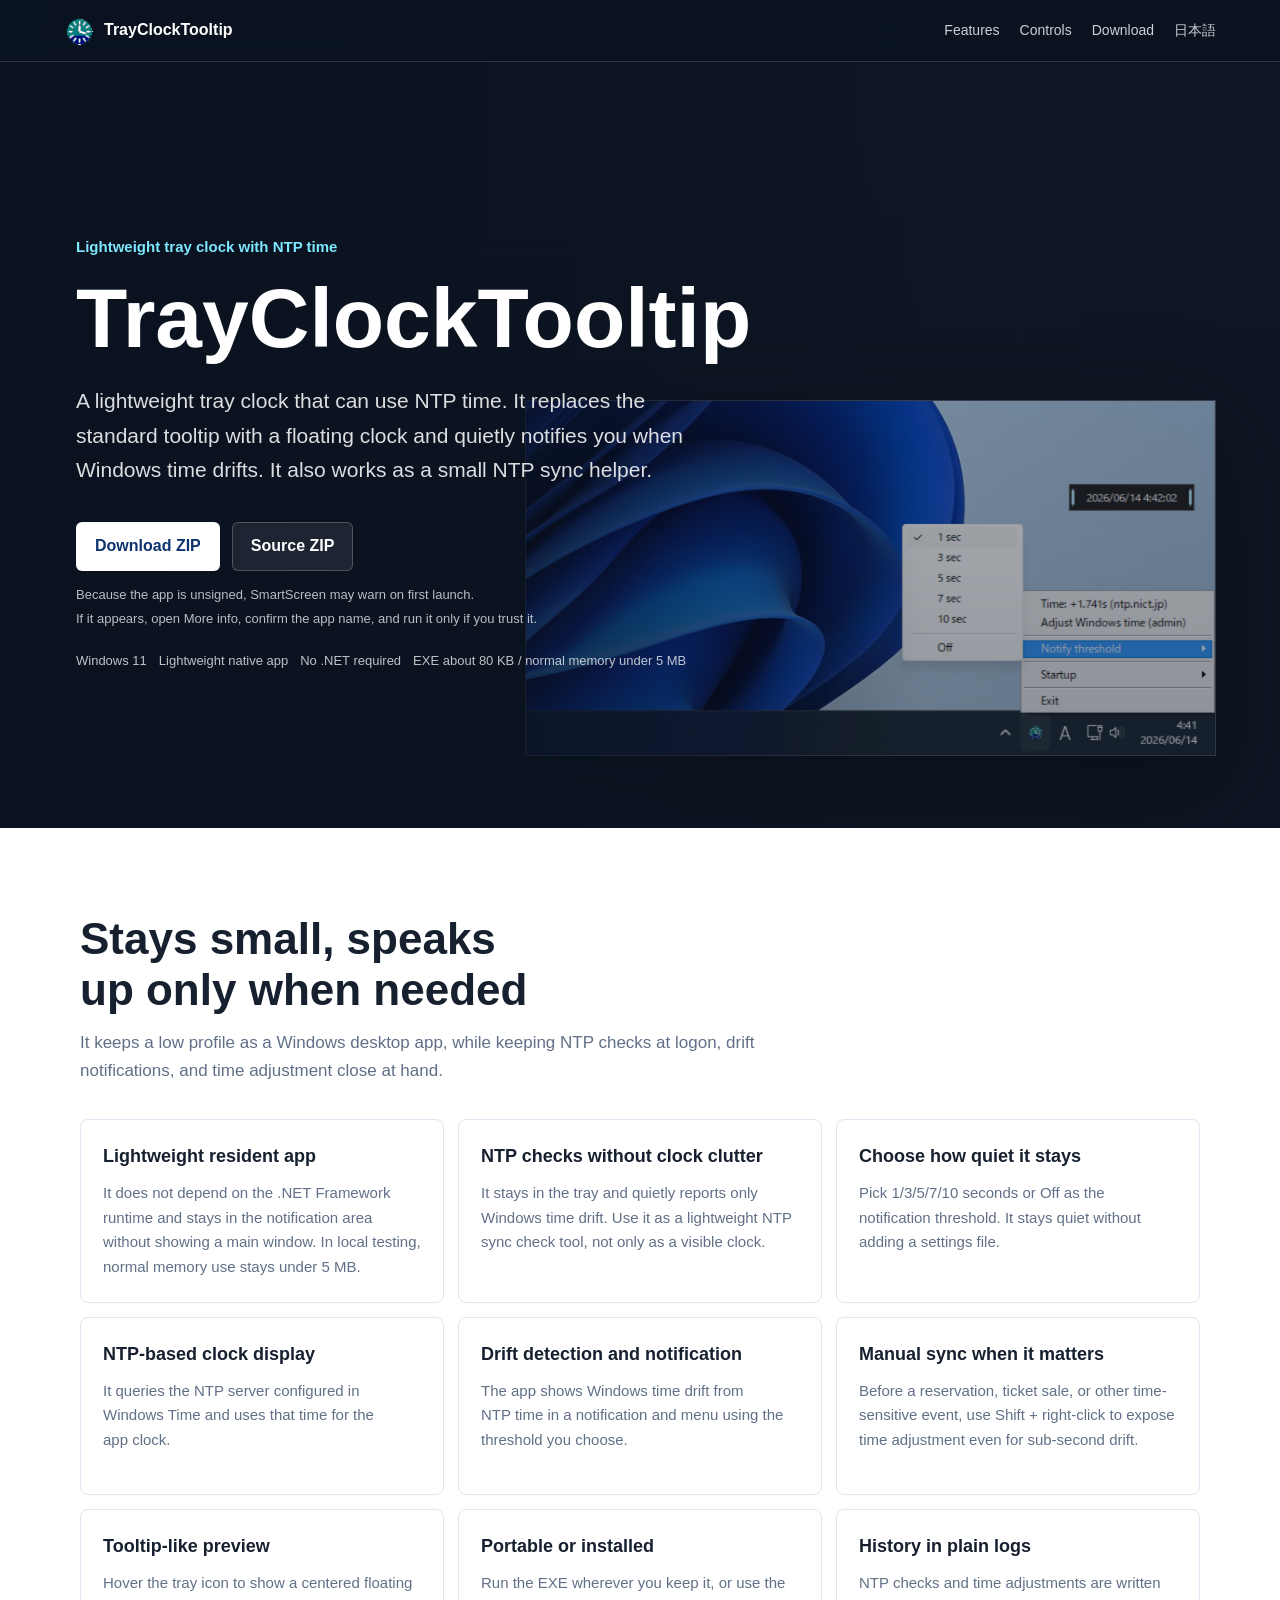
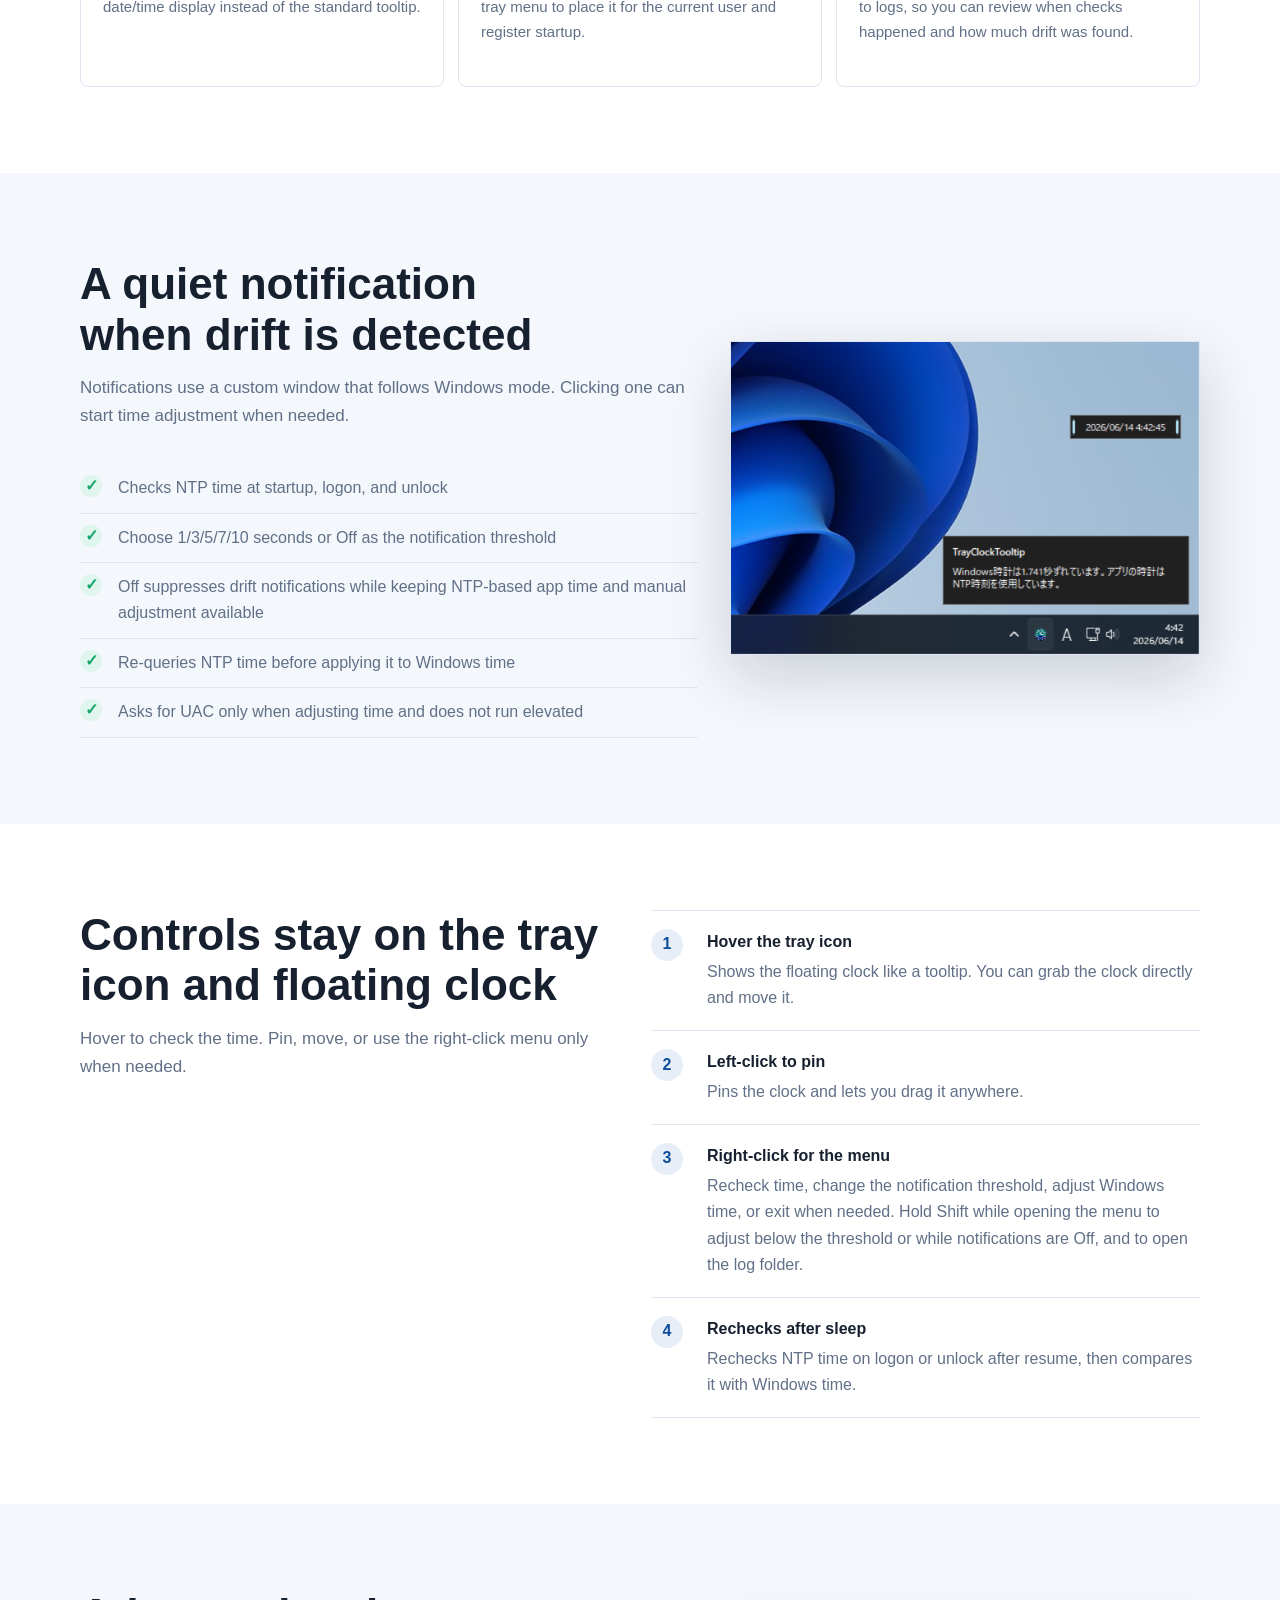
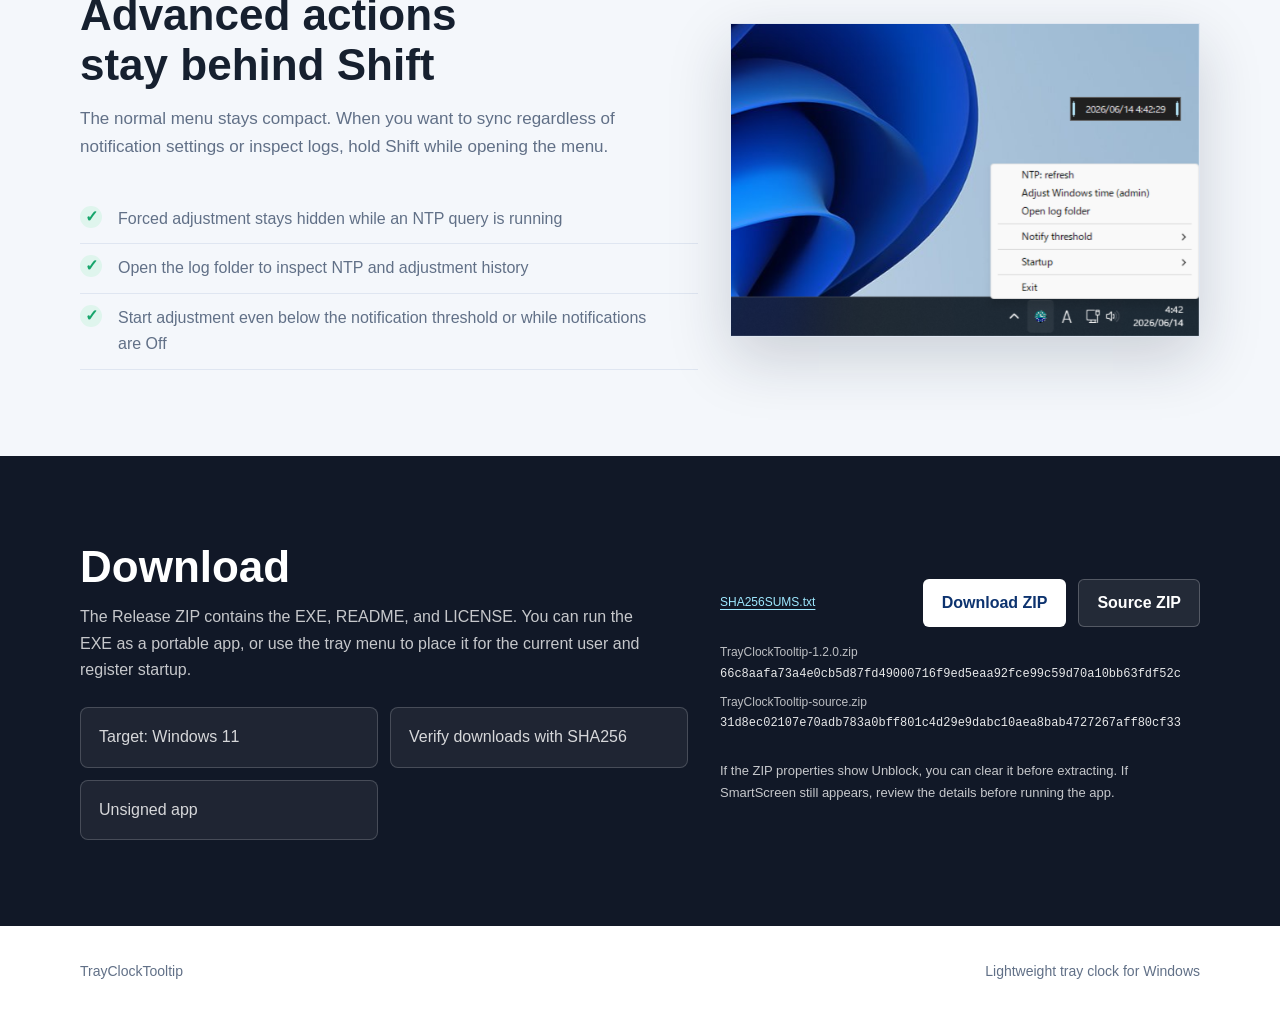
==== commit ff07173a: "Reorder advanced menu notes" ====
--- a/docs/index.en.html
+++ b/docs/index.en.html
@@ -151,9 +151,9 @@
             <p>The normal menu stays compact. When you want to sync regardless of notification settings or inspect logs, hold Shift while opening the menu.</p>
           </div>
           <ul class="checks">
+            <li><span>✓</span><div>Forced adjustment stays hidden while an NTP query is running</div></li>
+            <li><span>✓</span><div>Open the log folder to inspect NTP and adjustment history</div></li>
             <li><span>✓</span><div>Start adjustment even below the notification threshold or while notifications are Off</div></li>
-            <li><span>✓</span><div>Open the log folder to inspect NTP and adjustment history</div></li>
-            <li><span>✓</span><div>Forced adjustment stays hidden while an NTP query is running</div></li>
           </ul>
         </div>
         <img class="showcase-image" src="screenshot-advanced-sanitized.png" alt="Shift menu showing Open log folder">
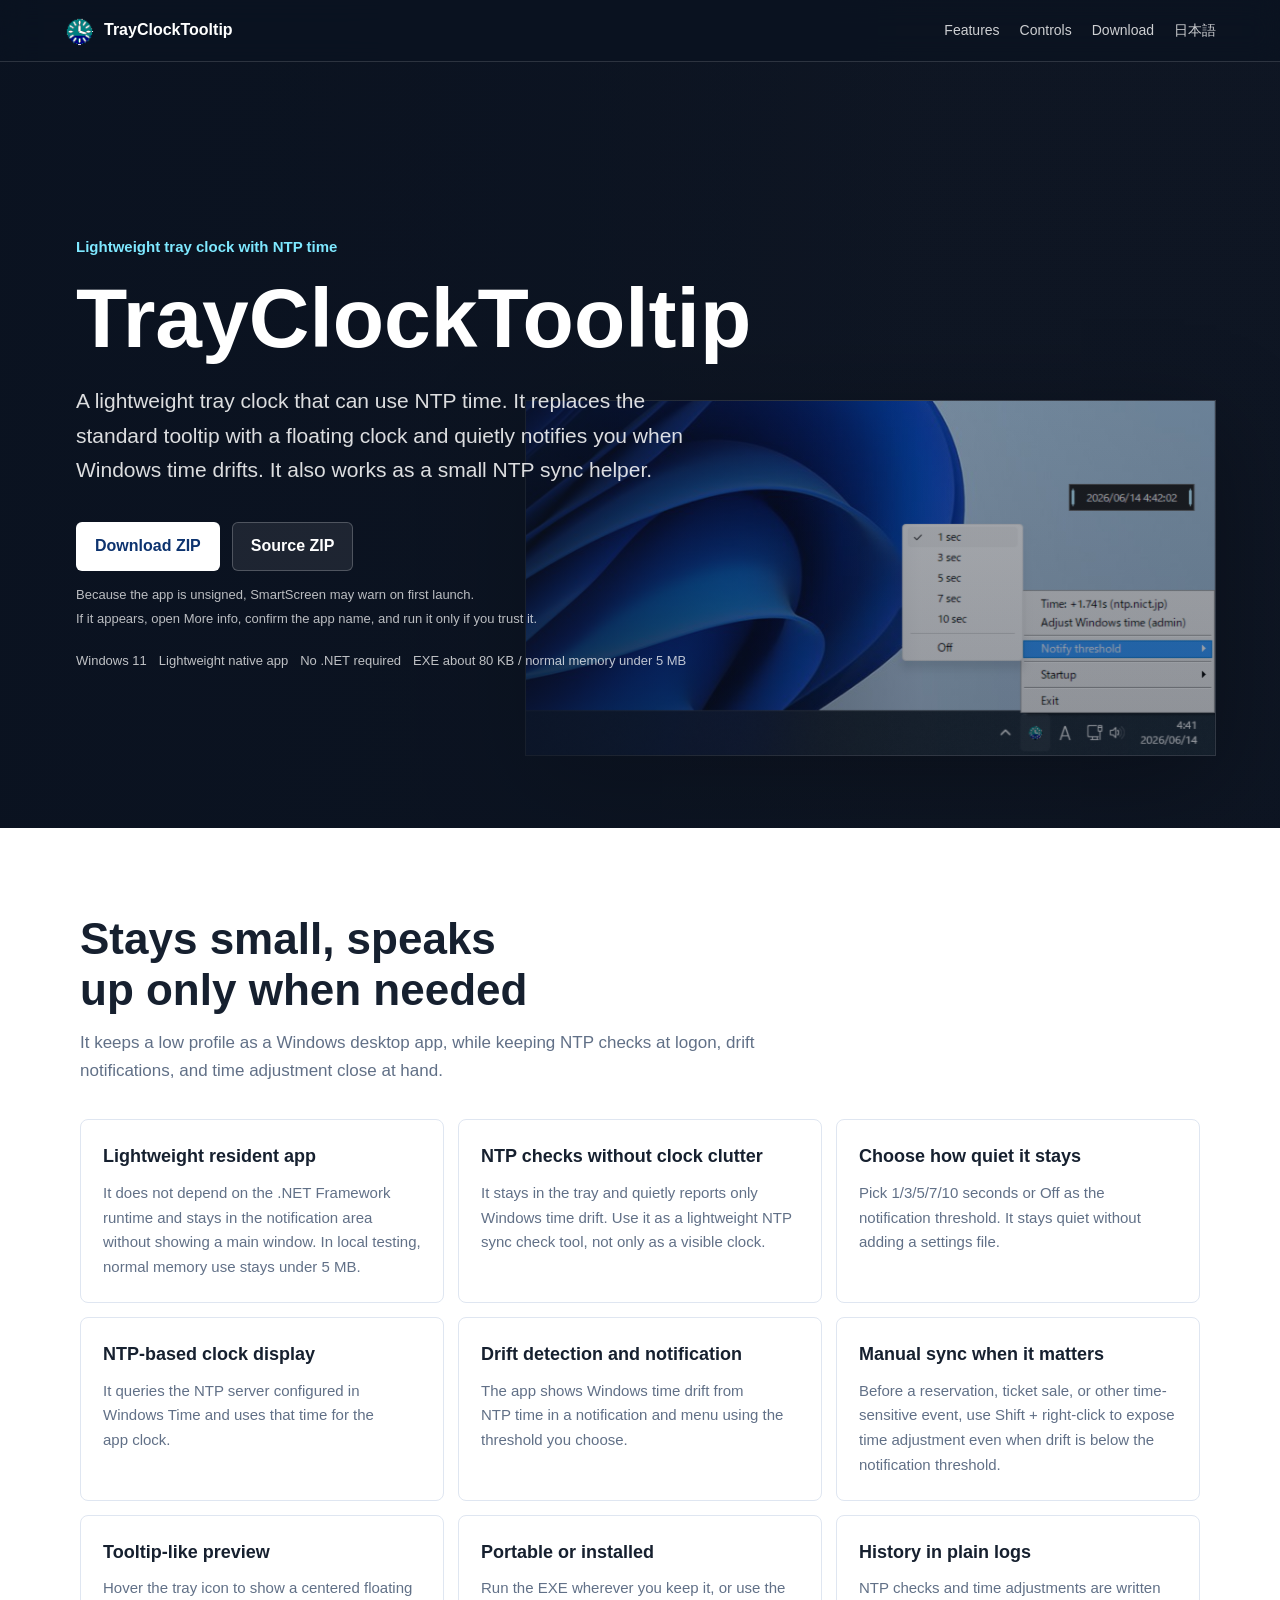
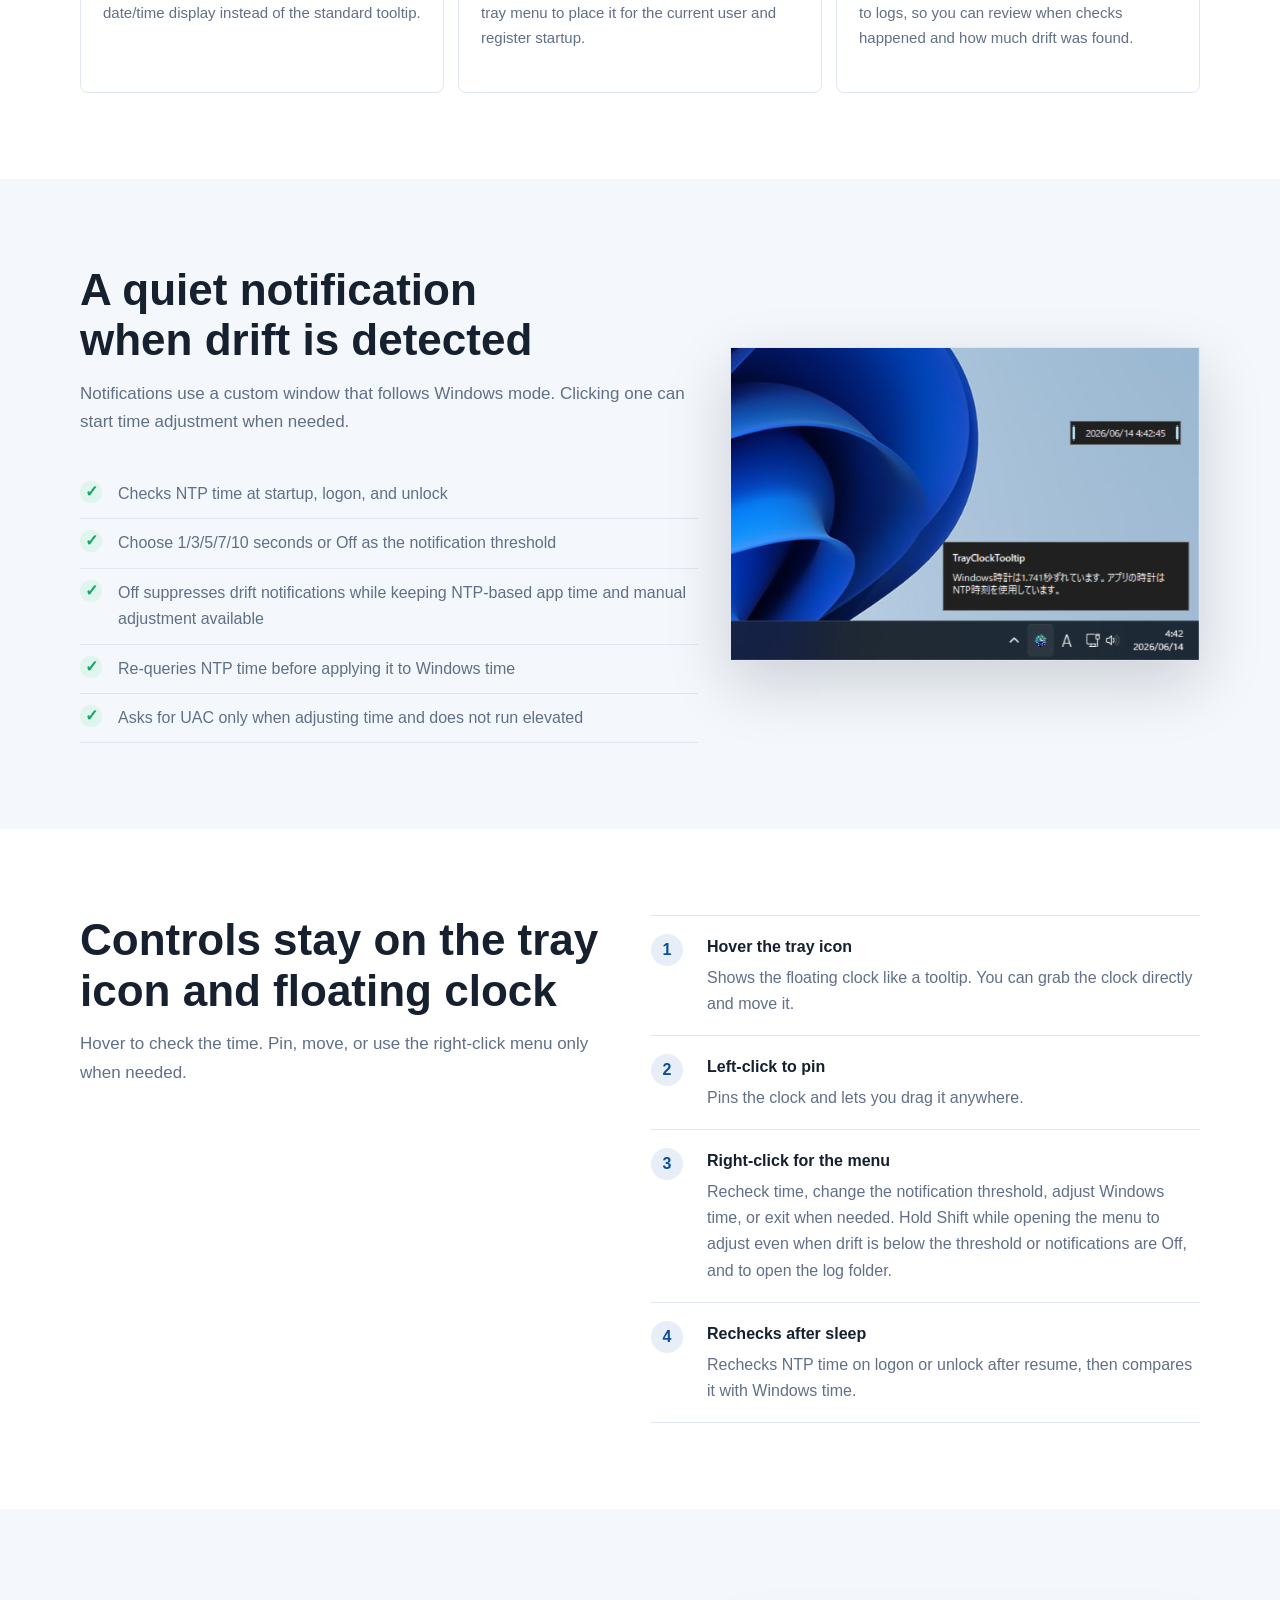
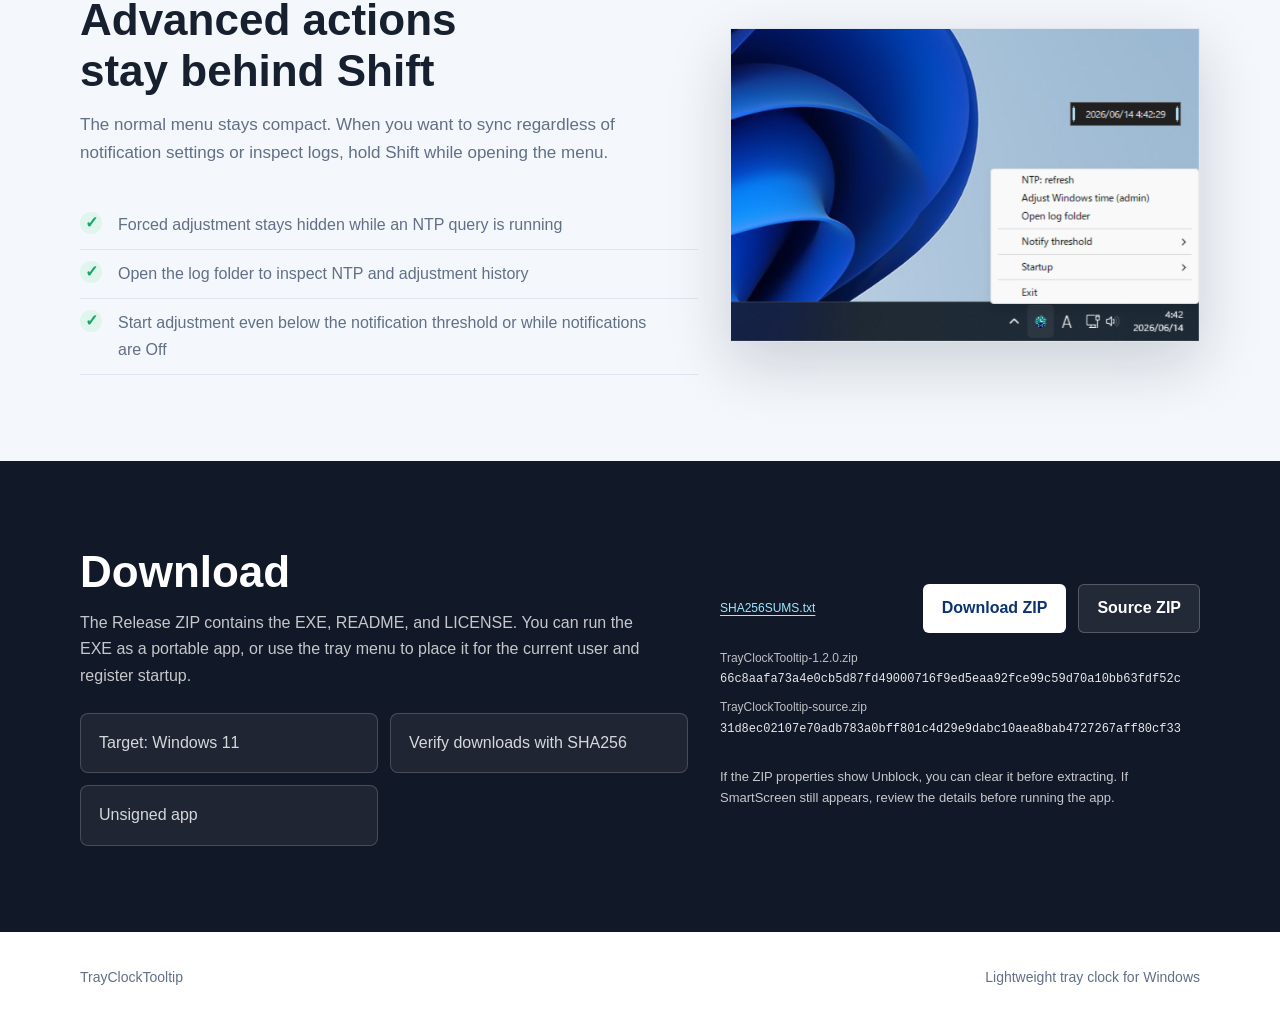
==== commit 5a1020ae: "Clarify English threshold wording" ====
--- a/docs/index.en.html
+++ b/docs/index.en.html
@@ -79,7 +79,7 @@
           </div>
           <div class="feature">
             <strong>Manual sync when it matters</strong>
-            <p>Before a reservation, ticket sale, or other time-sensitive event, use <span class="nowrap">Shift + right-click</span> to expose time adjustment even for sub-second drift.</p>
+            <p>Before a reservation, ticket sale, or other time-sensitive event, use <span class="nowrap">Shift + right-click</span> to expose time adjustment even when drift is below the notification threshold.</p>
           </div>
           <div class="feature">
             <strong>Tooltip-like preview</strong>
@@ -133,7 +133,7 @@
           </li>
           <li>
             <span>3</span>
-            <div><strong>Right-click for the menu</strong><p>Recheck time, change the notification threshold, adjust Windows time, or exit when needed. Hold Shift while opening the menu to adjust below the threshold or while notifications are Off, and to open the log folder.</p></div>
+            <div><strong>Right-click for the menu</strong><p>Recheck time, change the notification threshold, adjust Windows time, or exit when needed. Hold Shift while opening the menu to adjust even when drift is below the threshold or notifications are Off, and to open the log folder.</p></div>
           </li>
           <li>
             <span>4</span>
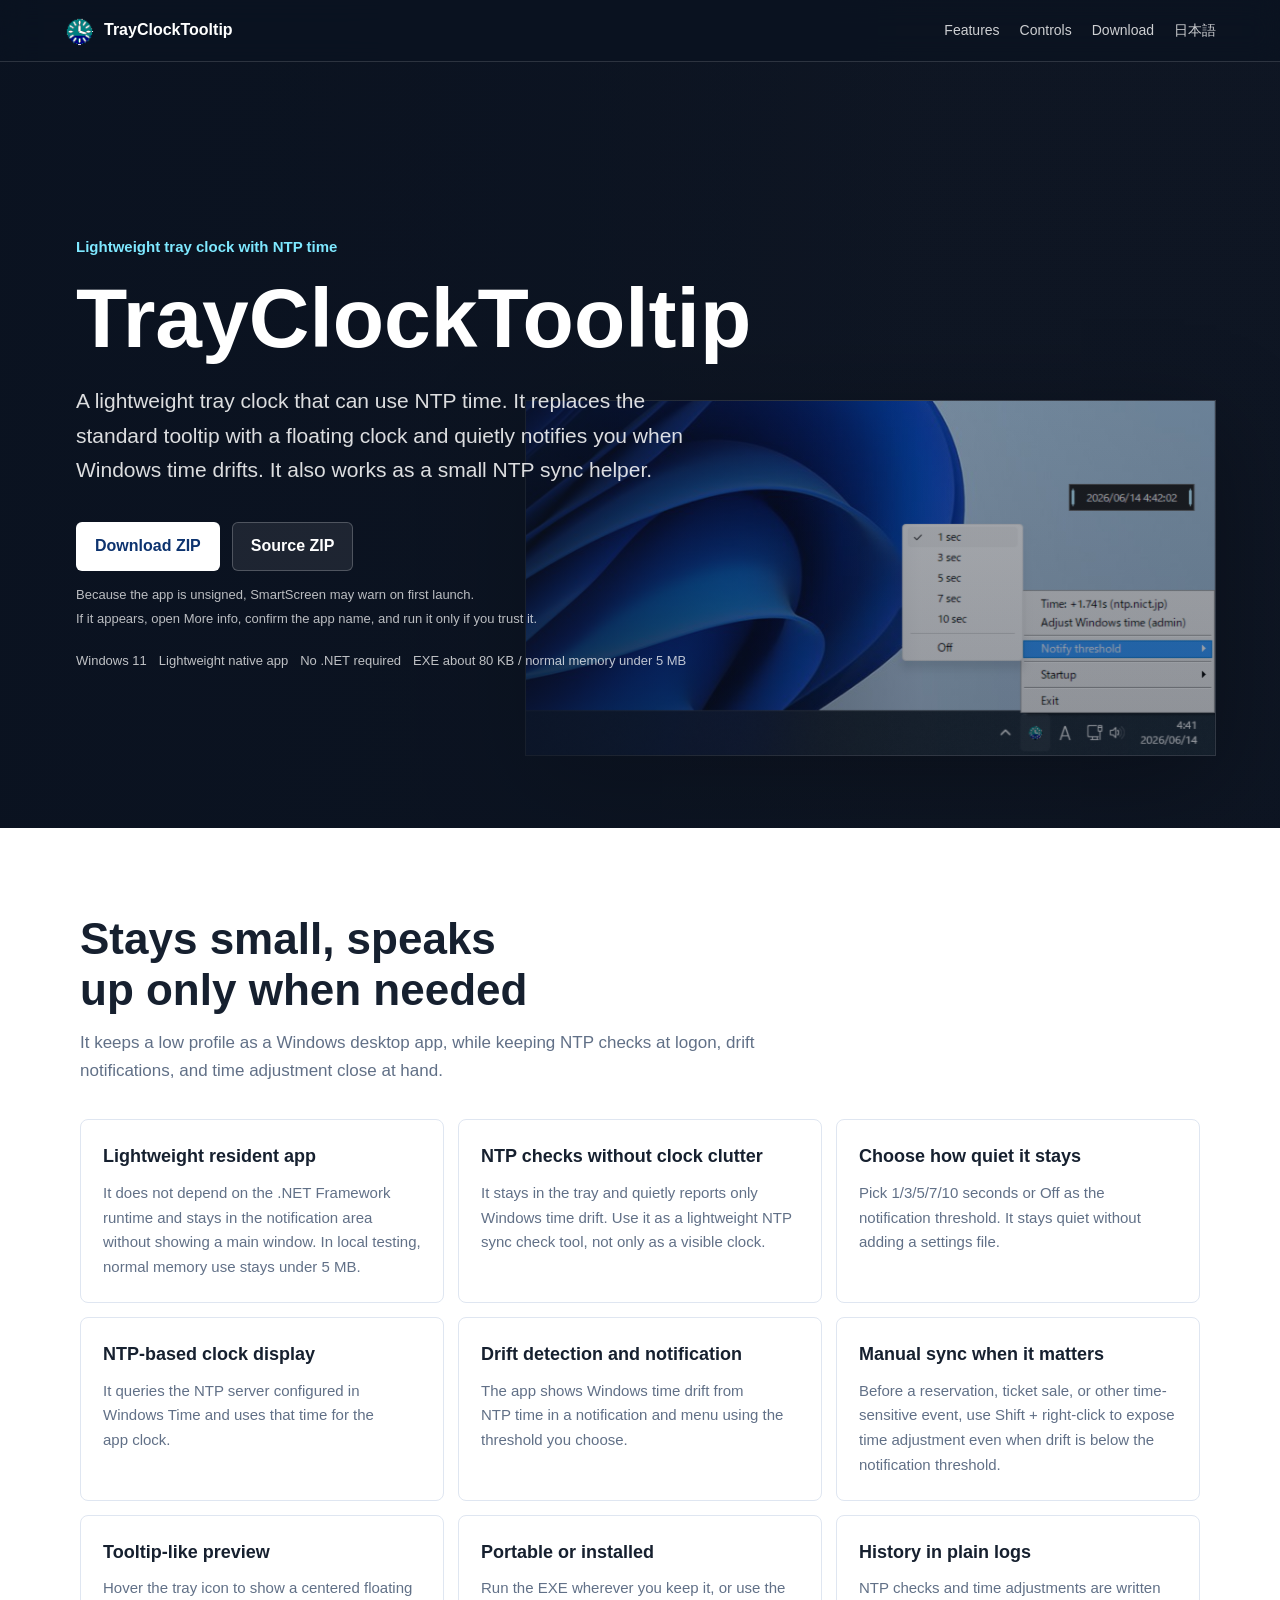
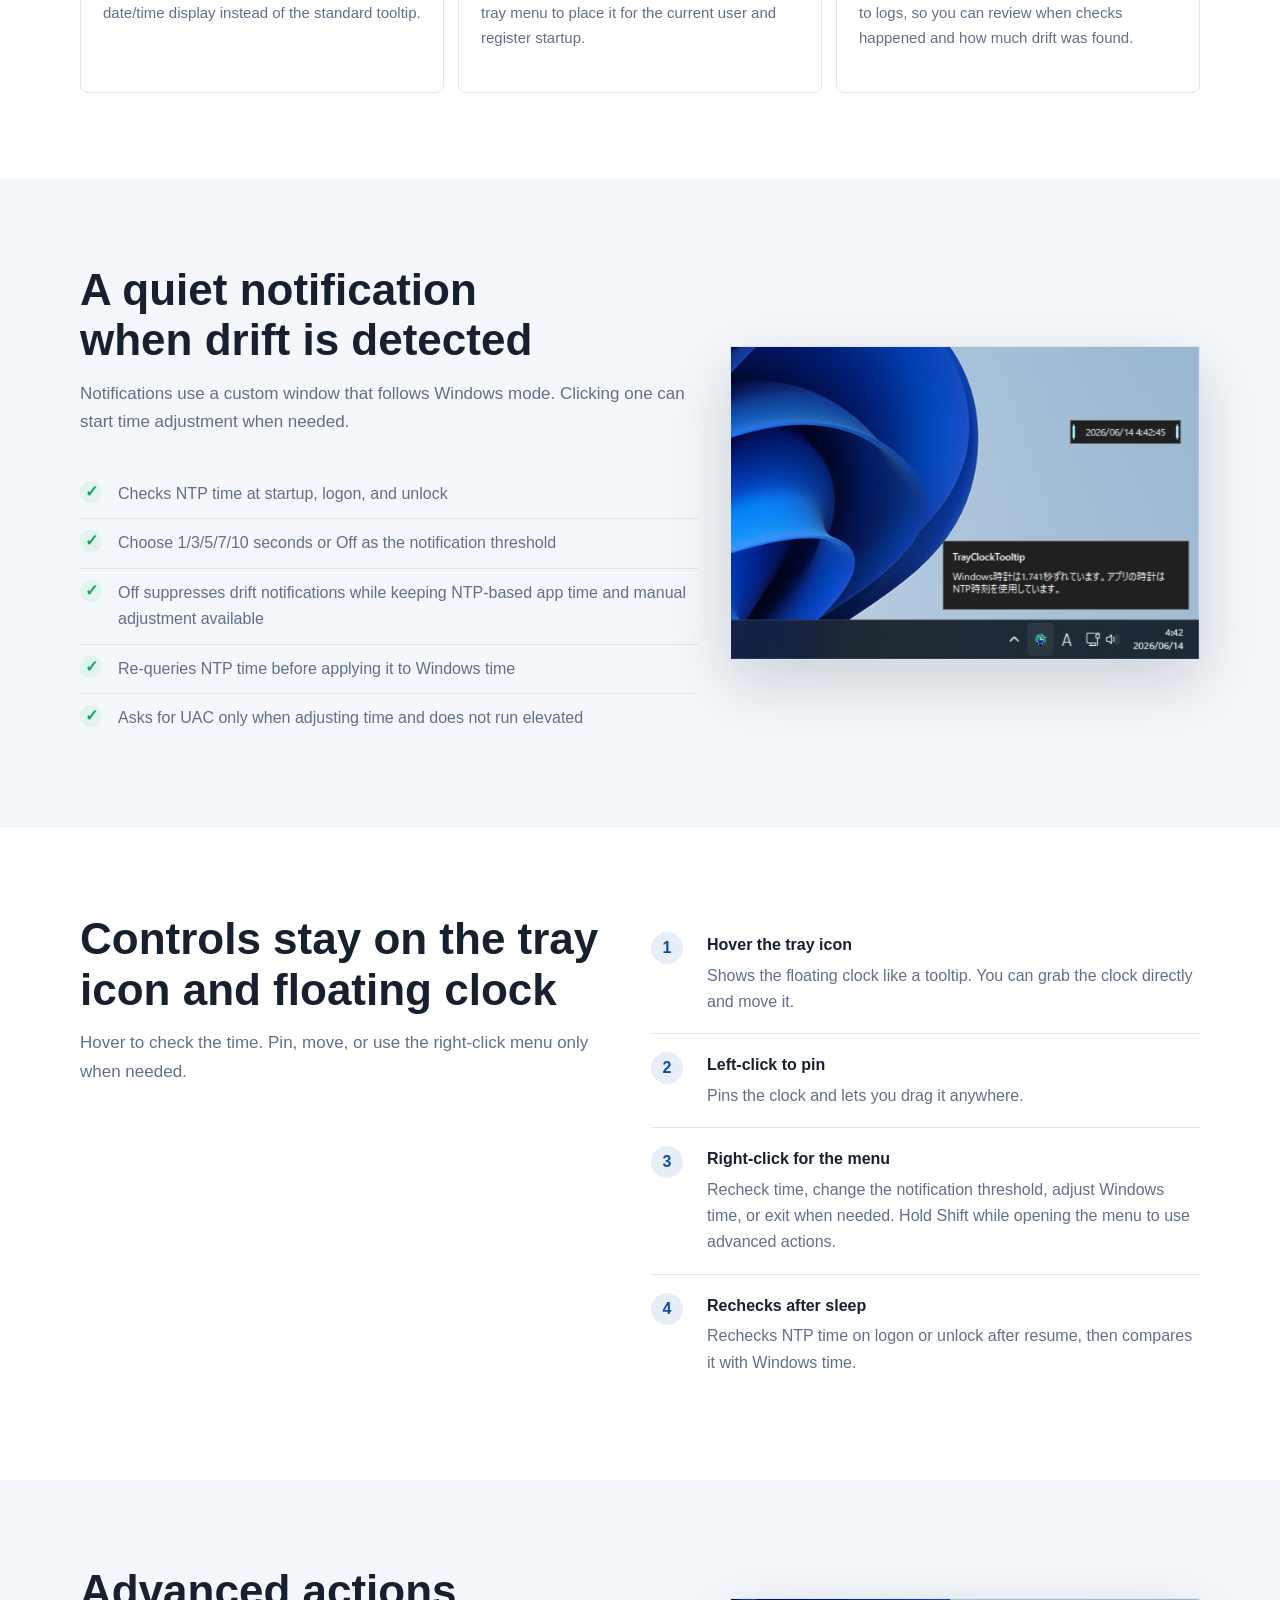
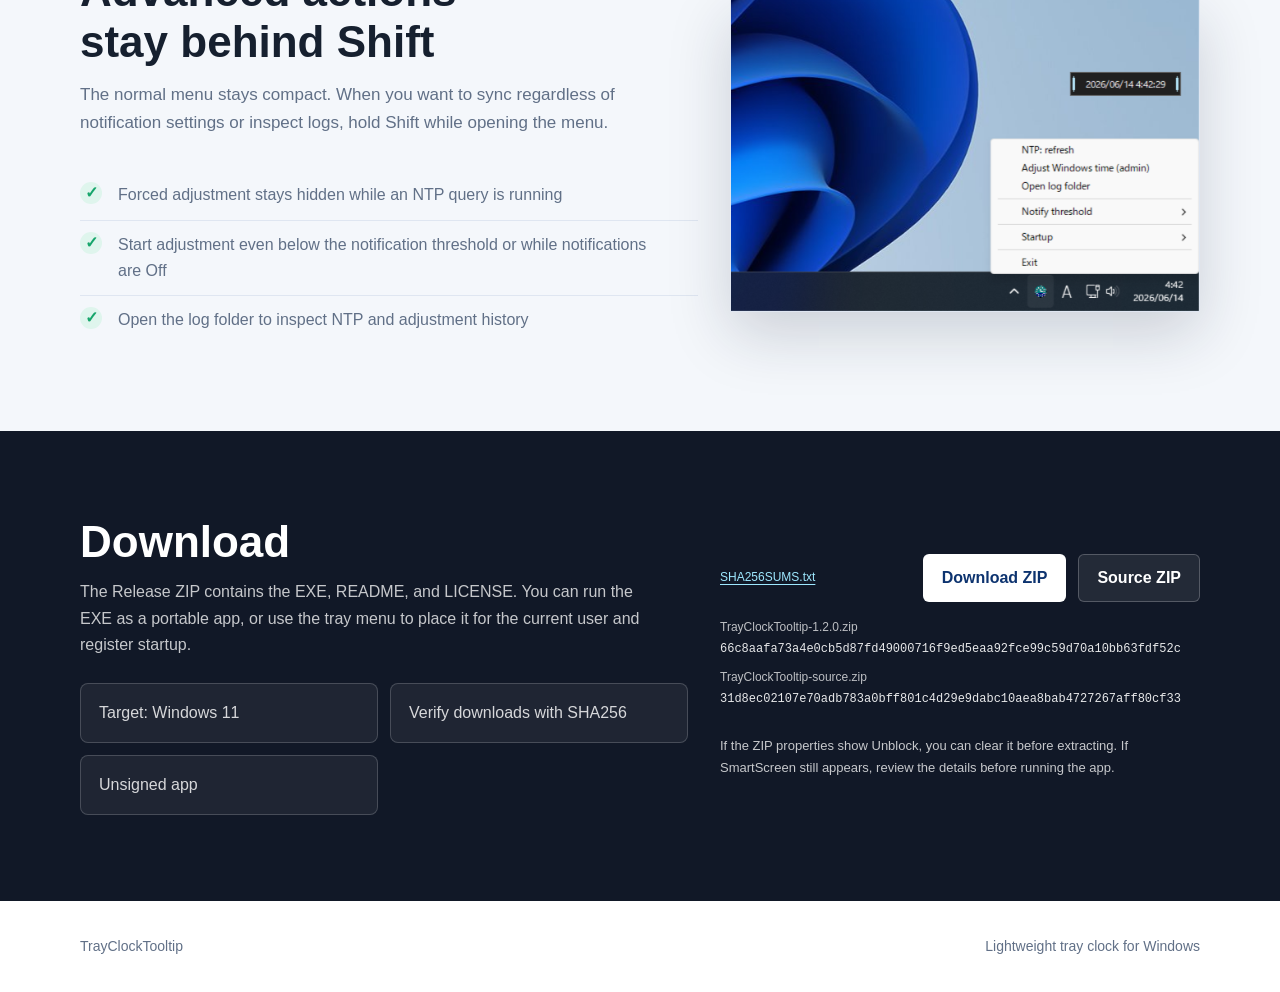
==== commit 6088fe2e: "Simplify advanced action summary" ====
--- a/docs/index.en.html
+++ b/docs/index.en.html
@@ -133,7 +133,7 @@
           </li>
           <li>
             <span>3</span>
-            <div><strong>Right-click for the menu</strong><p>Recheck time, change the notification threshold, adjust Windows time, or exit when needed. Hold Shift while opening the menu to adjust even when drift is below the threshold or notifications are Off, and to open the log folder.</p></div>
+            <div><strong>Right-click for the menu</strong><p>Recheck time, change the notification threshold, adjust Windows time, or exit when needed. Hold Shift while opening the menu to use advanced actions.</p></div>
           </li>
           <li>
             <span>4</span>
@@ -152,8 +152,8 @@
           </div>
           <ul class="checks">
             <li><span>✓</span><div>Forced adjustment stays hidden while an NTP query is running</div></li>
+            <li><span>✓</span><div>Start adjustment even below the notification threshold or while notifications are Off</div></li>
             <li><span>✓</span><div>Open the log folder to inspect NTP and adjustment history</div></li>
-            <li><span>✓</span><div>Start adjustment even below the notification threshold or while notifications are Off</div></li>
           </ul>
         </div>
         <img class="showcase-image" src="screenshot-advanced-sanitized.png" alt="Shift menu showing Open log folder">
--- a/docs/style.css
+++ b/docs/style.css
@@ -269,6 +269,10 @@
   text-wrap: pretty;
 }
 
+.checks li:last-child {
+  border-bottom: 0;
+}
+
 .checks span {
   width: 22px;
   height: 22px;
@@ -292,7 +296,6 @@
   margin: 0;
   padding: 0;
   list-style: none;
-  border-top: 1px solid var(--line);
 }
 
 .step-list li {
@@ -301,6 +304,10 @@
   gap: 14px;
   padding: 18px 0;
   border-bottom: 1px solid var(--line);
+}
+
+.step-list li:last-child {
+  border-bottom: 0;
 }
 
 .step-list span {
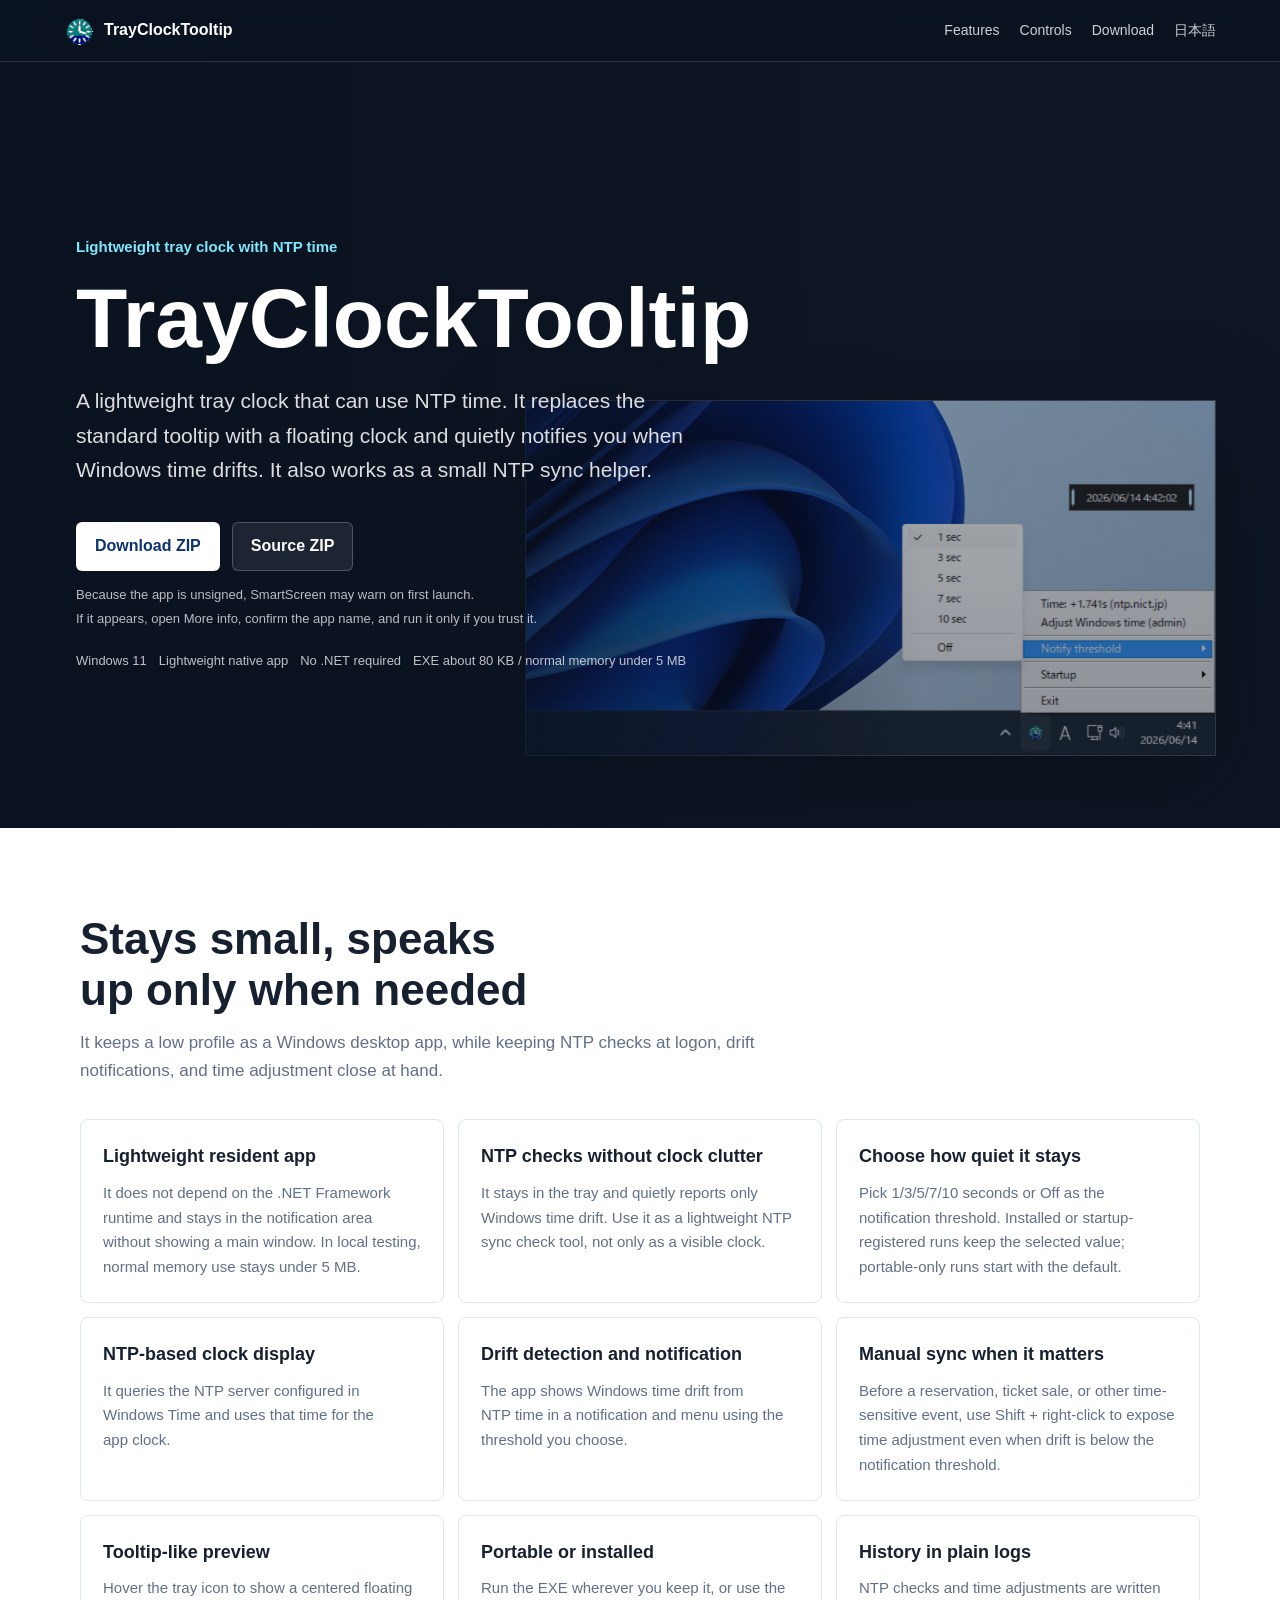
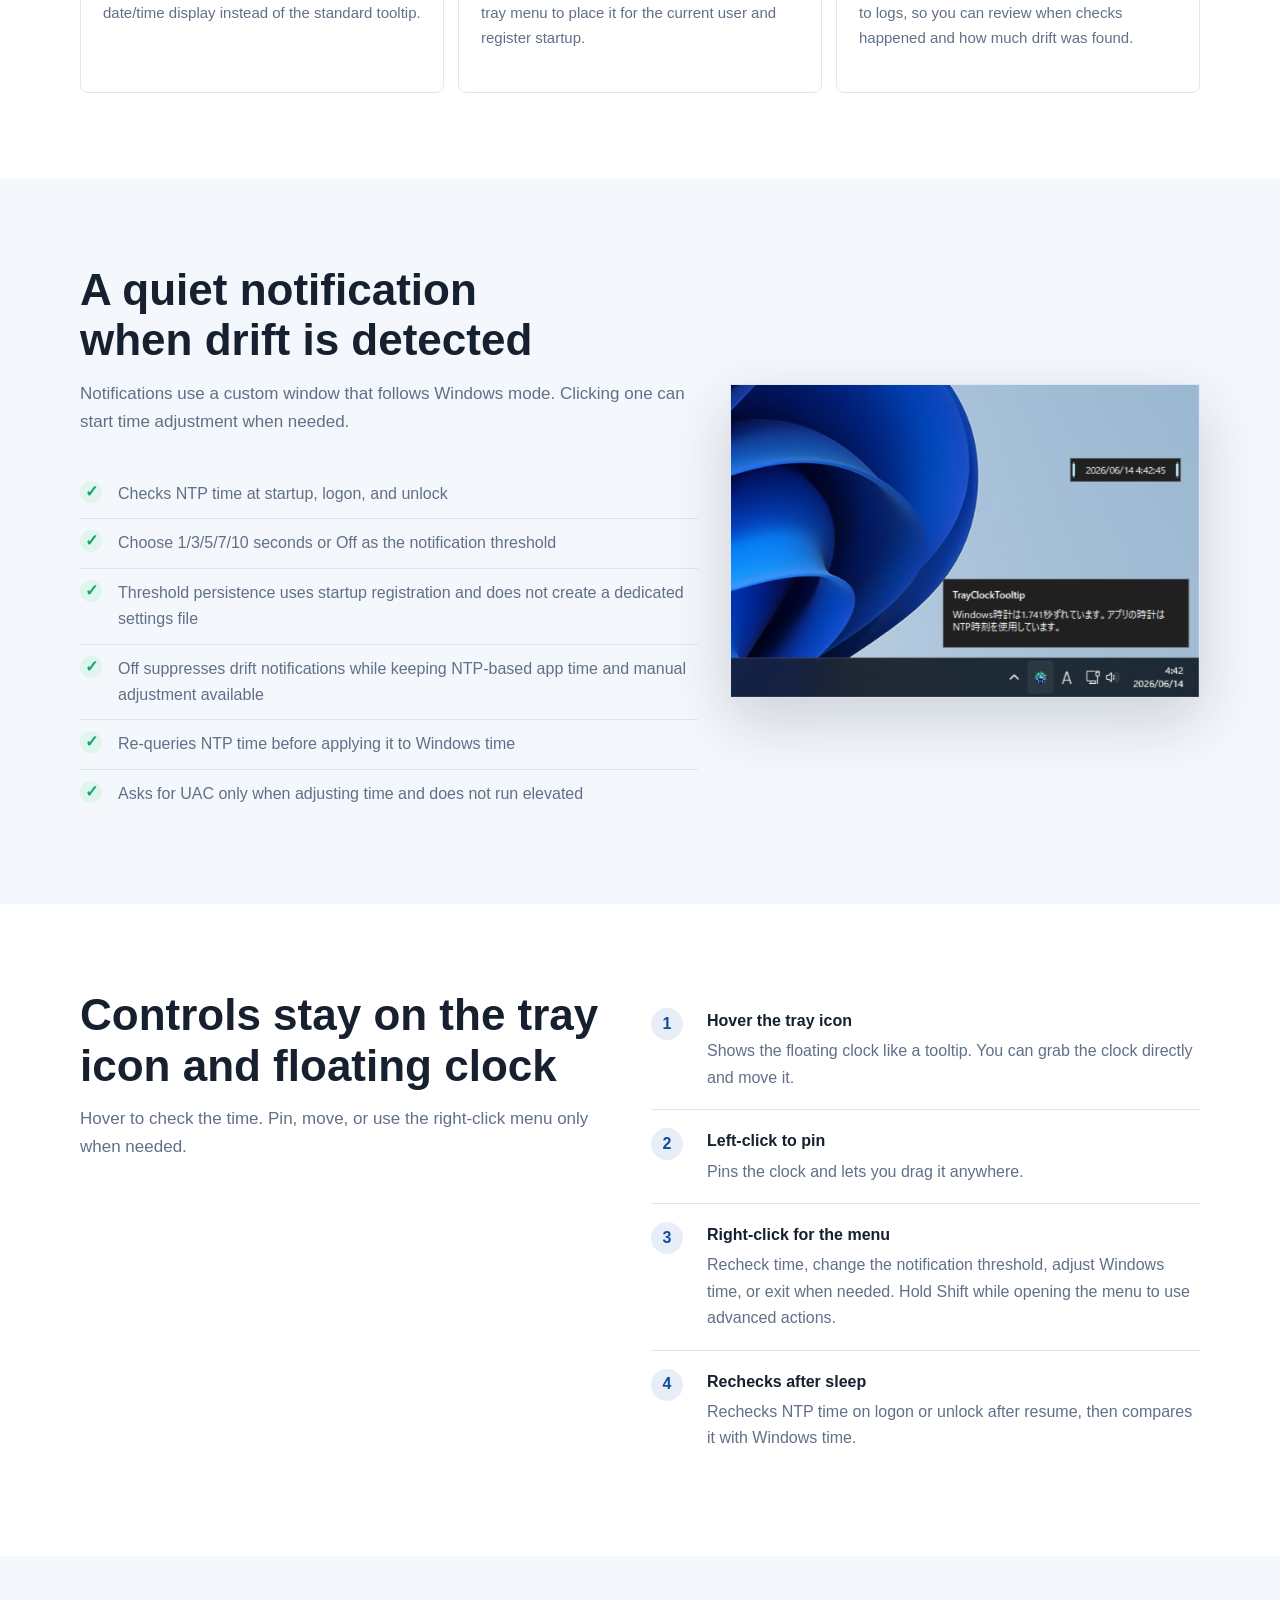
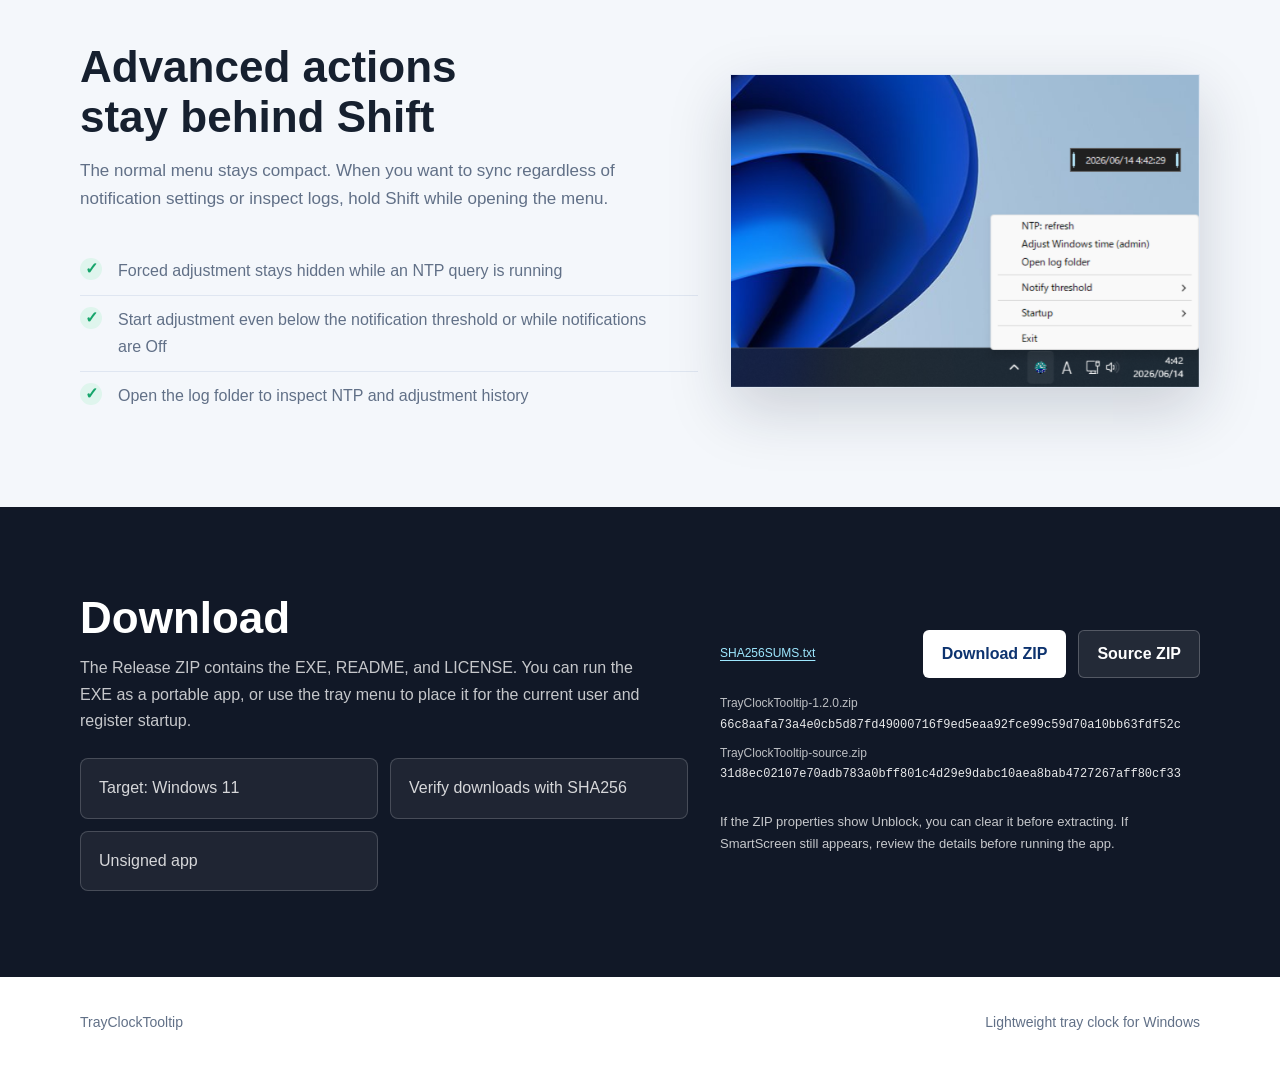
==== commit 914c2249: "Clarify portable threshold persistence" ====
--- a/docs/index.en.html
+++ b/docs/index.en.html
@@ -67,7 +67,7 @@
           </div>
           <div class="feature">
             <strong>Choose how quiet it stays</strong>
-            <p>Pick 1/3/5/7/10 seconds or Off as the notification threshold. It stays quiet without adding a settings file.</p>
+            <p>Pick 1/3/5/7/10 seconds or Off as the notification threshold. Installed or startup-registered runs keep the selected value; portable-only runs start with the default.</p>
           </div>
           <div class="feature">
             <strong>NTP-based clock display</strong>
@@ -107,6 +107,7 @@
           <ul class="checks">
             <li><span>✓</span><div>Checks NTP time at startup, logon, and unlock</div></li>
             <li><span>✓</span><div>Choose 1/3/5/7/10 seconds or Off as the notification threshold</div></li>
+            <li><span>✓</span><div>Threshold persistence uses startup registration and does not create a dedicated settings file</div></li>
             <li><span>✓</span><div>Off suppresses drift notifications while keeping NTP-based app time and manual adjustment available</div></li>
             <li><span>✓</span><div>Re-queries NTP time before applying it to Windows time</div></li>
             <li><span>✓</span><div>Asks for UAC only when adjusting time and does not run elevated</div></li>
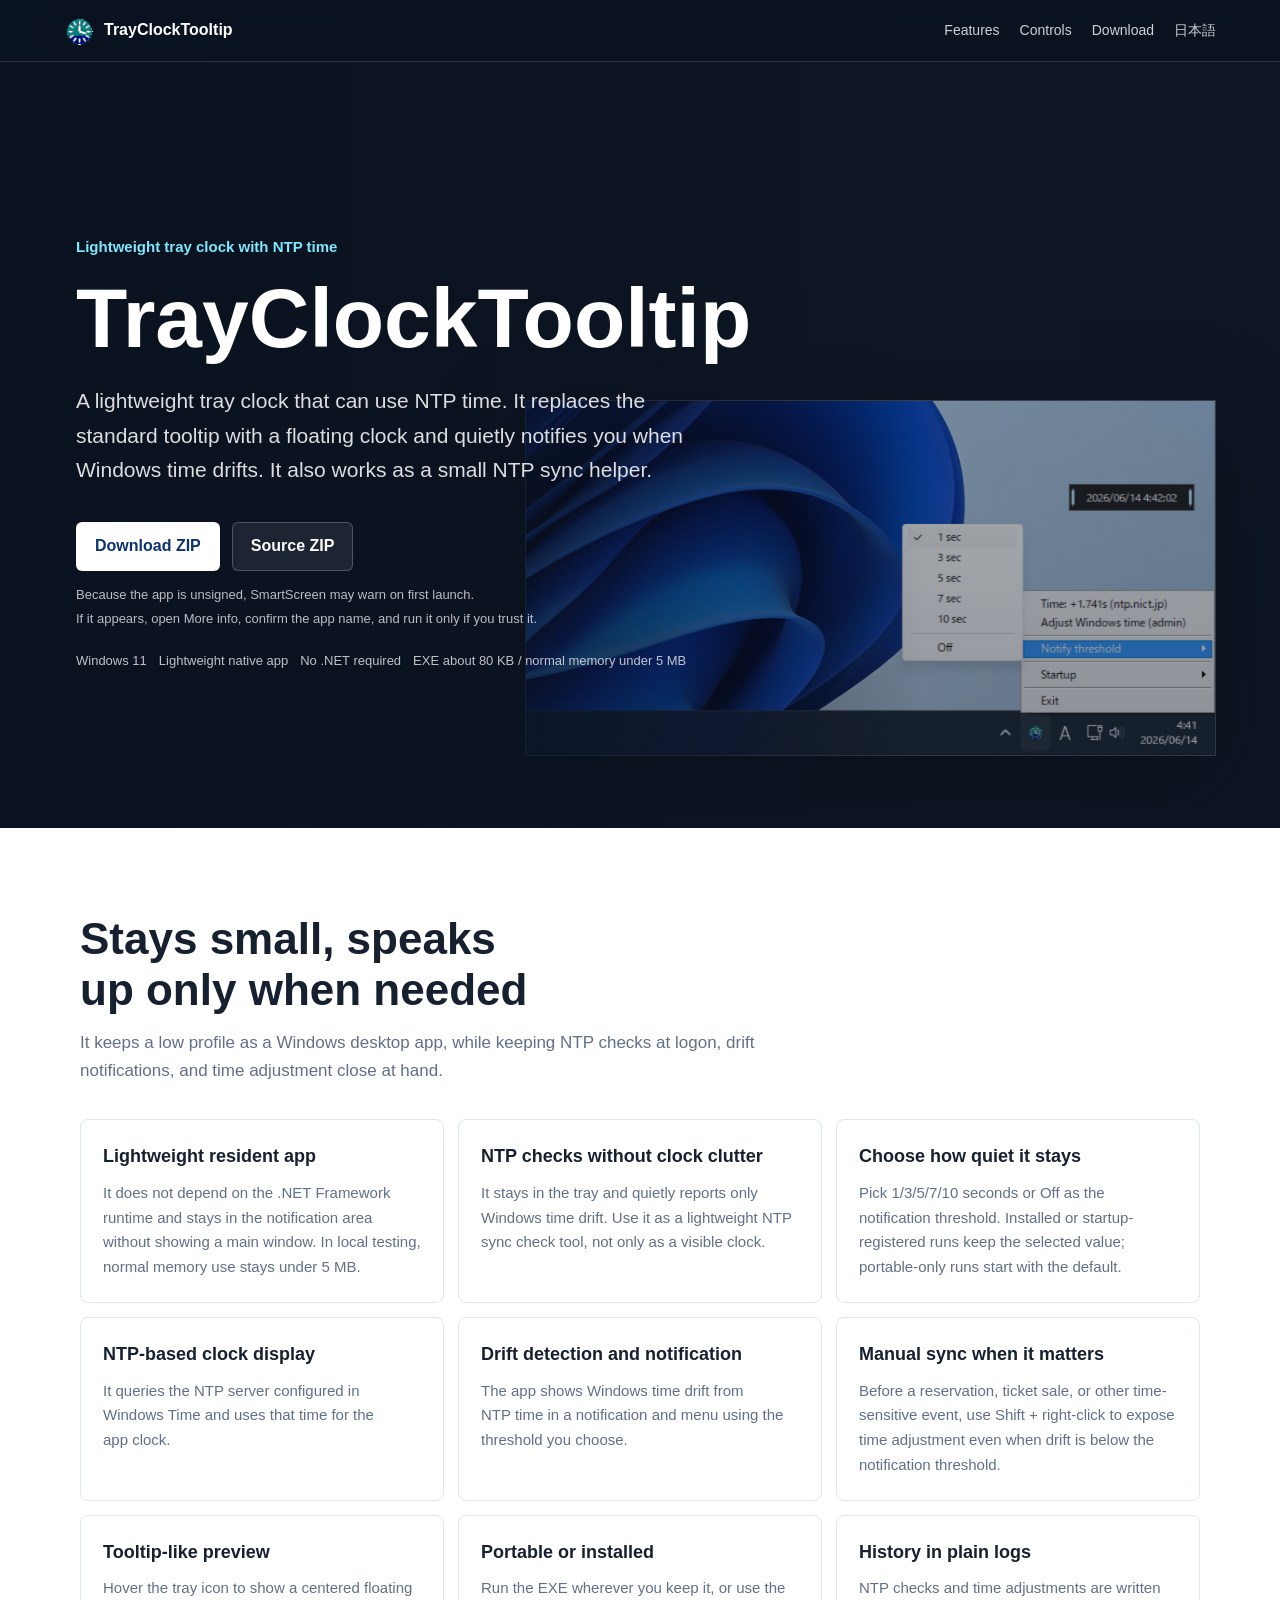
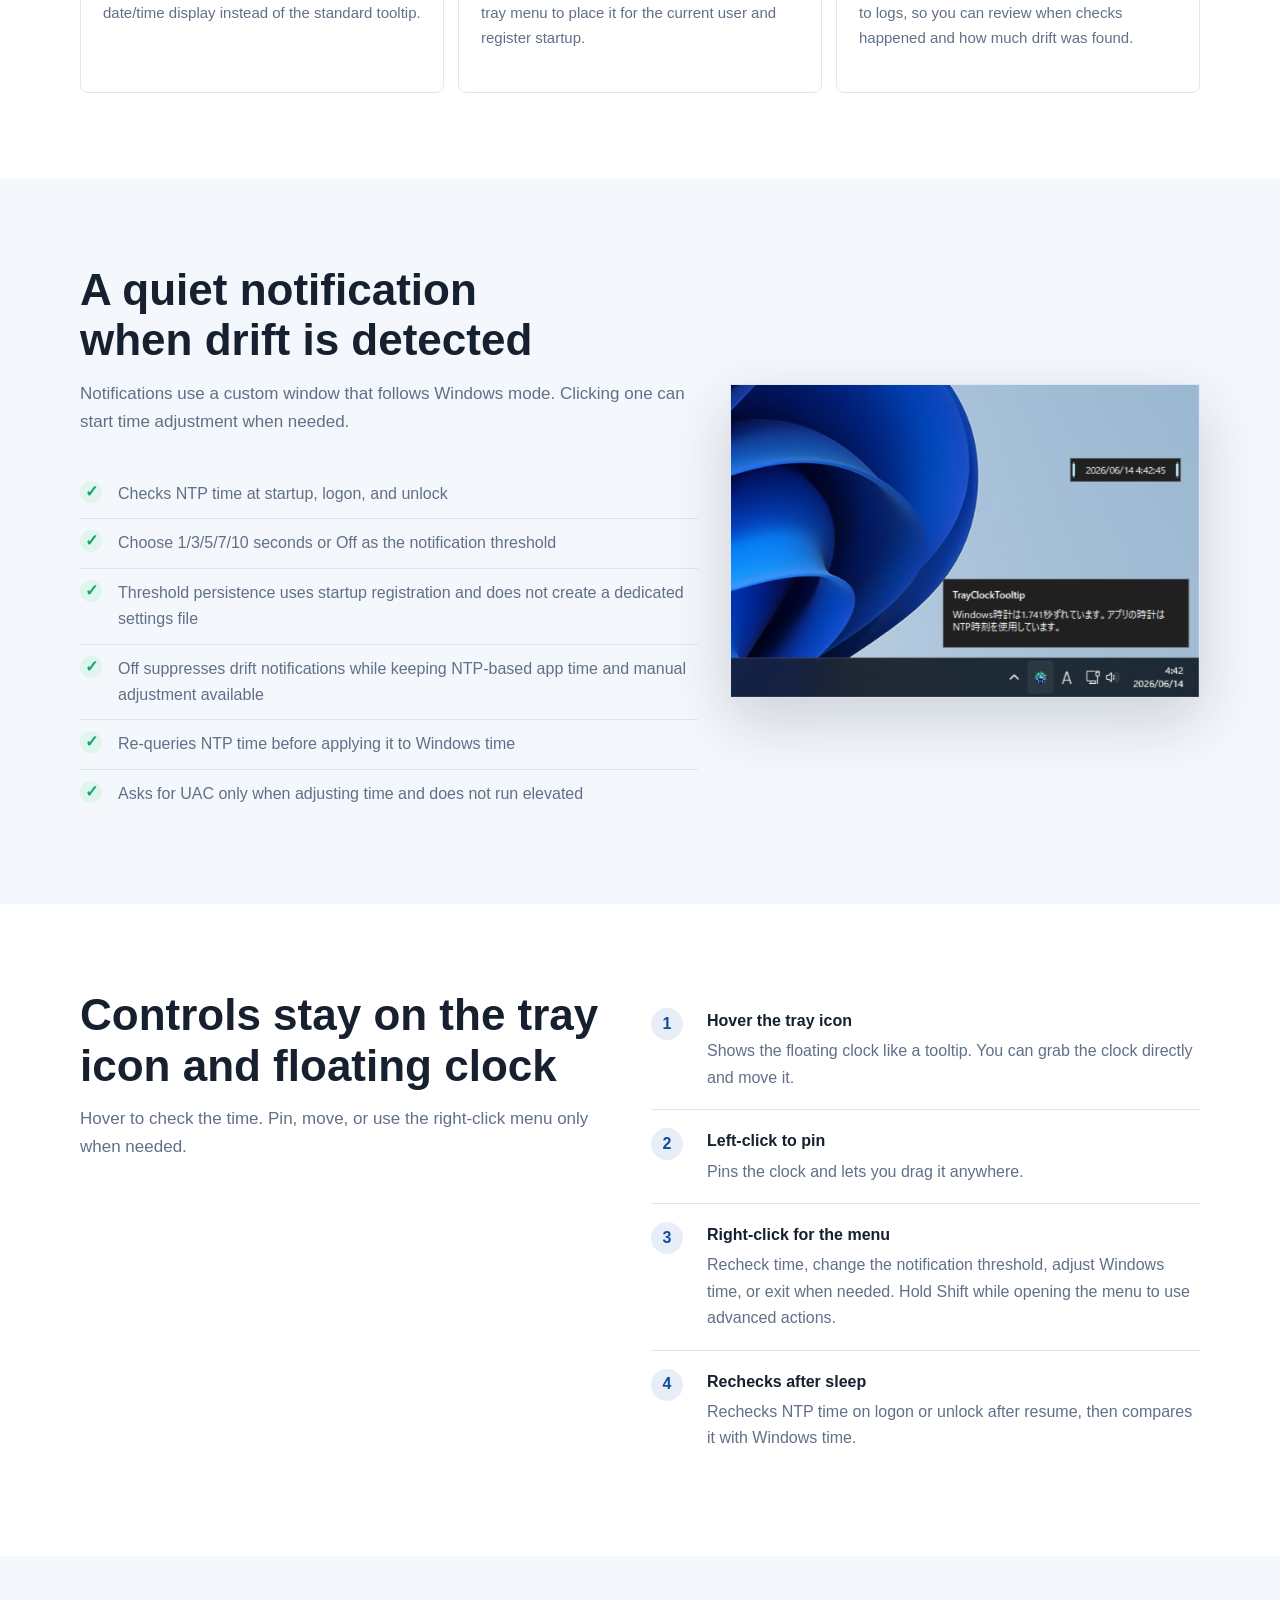
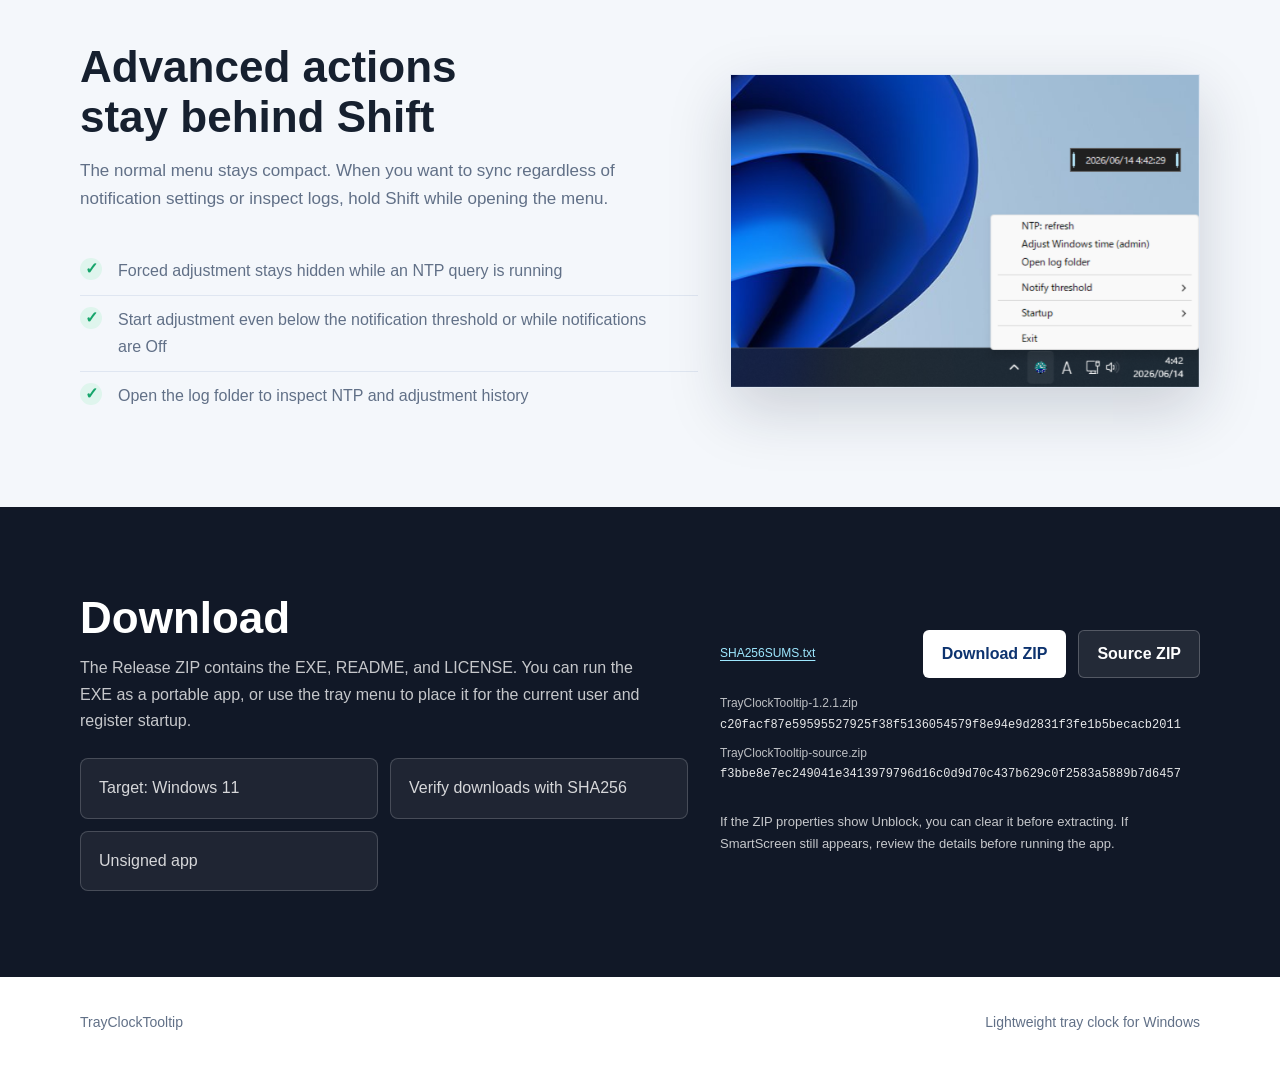
==== commit 5f165912: "Prepare v1.2.1 release" ====
--- a/docs/index.en.html
+++ b/docs/index.en.html
@@ -34,8 +34,8 @@
         <h1>TrayClockTooltip</h1>
         <p class="lead">A lightweight tray clock that can use <span class="nowrap">NTP time</span>. It replaces the standard tooltip with a floating clock and quietly notifies you when <span class="nowrap">Windows time</span> drifts. It also works as a small NTP sync helper.</p>
         <div class="hero-actions">
-          <a class="button primary" href="https://github.com/Tokei-ni-Kasugai/TrayClockTooltip/releases/download/v1.2.0/TrayClockTooltip-1.2.0.zip">Download ZIP</a>
-          <a class="button secondary" href="https://github.com/Tokei-ni-Kasugai/TrayClockTooltip/releases/download/v1.2.0/TrayClockTooltip-source.zip">Source ZIP</a>
+          <a class="button primary" href="https://github.com/Tokei-ni-Kasugai/TrayClockTooltip/releases/download/v1.2.1/TrayClockTooltip-1.2.1.zip">Download ZIP</a>
+          <a class="button secondary" href="https://github.com/Tokei-ni-Kasugai/TrayClockTooltip/releases/download/v1.2.1/TrayClockTooltip-source.zip">Source ZIP</a>
         </div>
         <div class="download-note">
           <p>Because the app is unsigned, <span class="nowrap">SmartScreen</span> may warn on first launch.</p>
@@ -174,15 +174,15 @@
         </div>
         <div class="download-side">
           <div class="download-topline">
-            <a href="https://github.com/Tokei-ni-Kasugai/TrayClockTooltip/releases/download/v1.2.0/SHA256SUMS.txt">SHA256SUMS.txt</a>
+            <a href="https://github.com/Tokei-ni-Kasugai/TrayClockTooltip/releases/download/v1.2.1/SHA256SUMS.txt">SHA256SUMS.txt</a>
             <div class="download-actions">
-              <a class="button primary" href="https://github.com/Tokei-ni-Kasugai/TrayClockTooltip/releases/download/v1.2.0/TrayClockTooltip-1.2.0.zip">Download ZIP</a>
-              <a class="button secondary" href="https://github.com/Tokei-ni-Kasugai/TrayClockTooltip/releases/download/v1.2.0/TrayClockTooltip-source.zip">Source ZIP</a>
+              <a class="button primary" href="https://github.com/Tokei-ni-Kasugai/TrayClockTooltip/releases/download/v1.2.1/TrayClockTooltip-1.2.1.zip">Download ZIP</a>
+              <a class="button secondary" href="https://github.com/Tokei-ni-Kasugai/TrayClockTooltip/releases/download/v1.2.1/TrayClockTooltip-source.zip">Source ZIP</a>
             </div>
           </div>
           <div class="hashes" aria-label="SHA256">
-            <div>TrayClockTooltip-1.2.0.zip<code>66c8aafa73a4e0cb5d87fd49000716f9ed5eaa92fce99c59d70a10bb63fdf52c</code></div>
-            <div>TrayClockTooltip-source.zip<code>31d8ec02107e70adb783a0bff801c4d29e9dabc10aea8bab4727267aff80cf33</code></div>
+            <div>TrayClockTooltip-1.2.1.zip<code>c20facf87e59595527925f38f5136054579f8e94e9d2831f3fe1b5becacb2011</code></div>
+            <div>TrayClockTooltip-source.zip<code>f3bbe8e7ec249041e3413979796d16c0d9d70c437b629c0f2583a5889b7d6457</code></div>
           </div>
           <div class="unblock-preview">
             <p>If the ZIP properties show <span class="nowrap">Unblock</span>, you can clear it before extracting. If <span class="nowrap">SmartScreen</span> still appears, review the details before running the app.</p>
